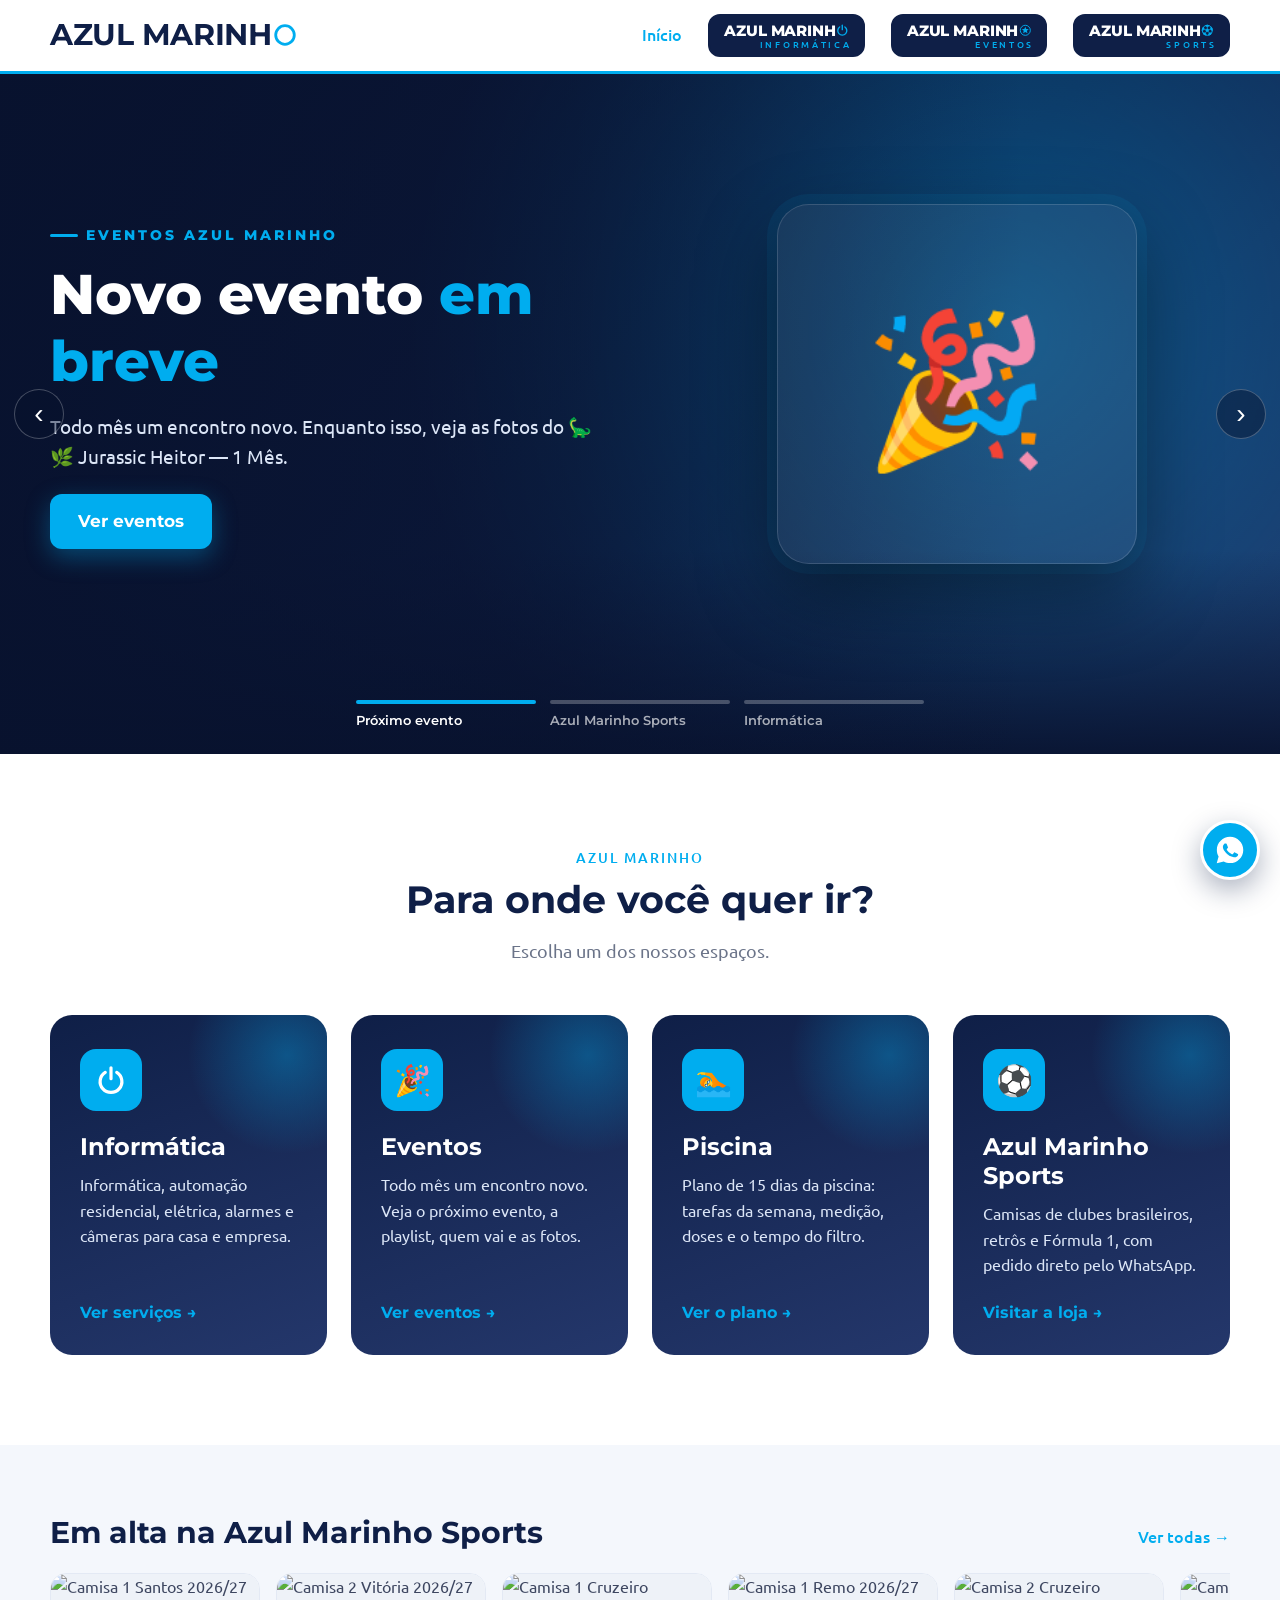
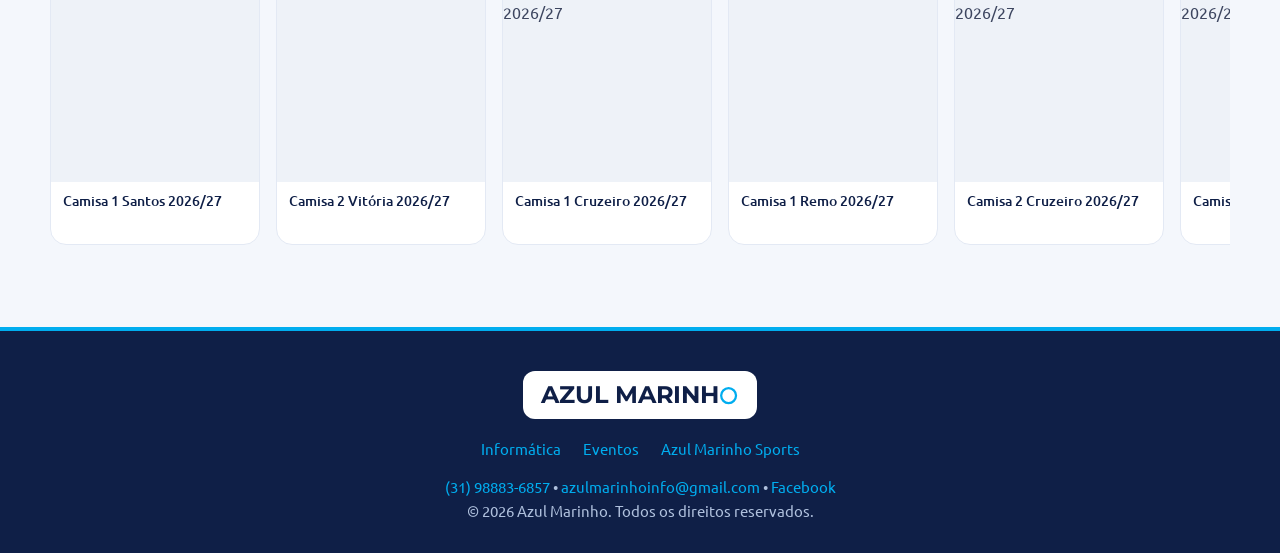
==== index.html @ cd88098d "Plano da Piscina: página /piscina/, card no portal e endereço piscina.azulmarinhoinfo.com.br Co-Auth" ====
<!DOCTYPE html>
<html lang="pt-BR">
<head>
<meta charset="UTF-8">
<meta name="viewport" content="width=device-width, initial-scale=1">
<title>Azul Marinho | Informática, Eventos e Sports</title>
<meta name="description" content="Azul Marinho: suporte em informática, eventos todo mês e a loja Azul Marinho Sports, com camisas de futebol e Fórmula 1. Fale pelo WhatsApp (31) 98883-6857.">
<meta property="og:title" content="Azul Marinho">
<meta property="og:description" content="Informática, eventos e a loja Azul Marinho Sports.">
<meta property="og:image" content="https://azulmarinhoinfo.com.br/logo.png">
<meta property="og:url" content="https://azulmarinhoinfo.com.br/">
<meta name="theme-color" content="#0F1F47">
<link rel="icon" href="/favicon.svg" type="image/svg+xml">
<link rel="preconnect" href="https://fonts.googleapis.com">
<link rel="preconnect" href="https://fonts.gstatic.com" crossorigin>
<link href="https://fonts.googleapis.com/css2?family=Montserrat:wght@500;600;700;800&family=Ubuntu:wght@400;500&display=swap" rel="stylesheet">
<link rel="stylesheet" href="/assets/css/site.css">

<style>
/* ---------- Vitrine rotativa (estilo Netflix) ---------- */
.vitrine{
    position:relative; height:min(78vh, 680px); min-height:560px; overflow:hidden;
    background:var(--marinho-escuro); color:#DCE6F7;
}
.slide{
    position:absolute; inset:0; opacity:0; visibility:hidden;
    transition:opacity .9s ease, visibility .9s;
}
.slide.ativo{ opacity:1; visibility:visible; }
.slide .fundo{
    position:absolute; inset:-4%; background-size:cover; background-position:center;
    transform:scale(1); transition:transform 8s linear;
}
.slide.ativo .fundo{ transform:scale(1.06); }
.slide .sombra{
    position:absolute; inset:0;
    background:linear-gradient(90deg, rgba(8,18,46,.9) 0%, rgba(8,18,46,.55) 45%, rgba(8,18,46,0) 80%),
               linear-gradient(0deg, rgba(8,18,46,.9) 0%, transparent 30%);
}
.slide .wrap{
    position:relative; height:100%; display:grid; grid-template-columns:1.05fr .95fr;
    align-items:center; gap:30px; padding-bottom:60px;
}
.slide .texto{ max-width:560px; }
.slide .tag{
    display:inline-flex; align-items:center; gap:8px; color:var(--ciano);
    font-family:"Montserrat",sans-serif; font-weight:800; font-size:14px; letter-spacing:3px; text-transform:uppercase;
    margin-bottom:14px;
}
.slide .tag::before{ content:""; width:28px; height:3px; background:var(--ciano); border-radius:3px; }
.slide h1, .slide h2{ color:var(--branco); font-size:clamp(32px, 5vw, 56px); font-weight:800; margin-bottom:16px; }
.slide h2 span, .slide h1 span{ color:var(--ciano); }
.slide p{ font-size:19px; margin-bottom:22px; }
.slide .meta{ display:flex; flex-wrap:wrap; gap:8px 20px; font-size:17px; margin-bottom:14px; }
.slide .contagem{ font-family:"Montserrat",sans-serif; font-weight:800; color:var(--ciano); font-size:20px; margin-bottom:24px; display:block; }
.slide .botoes{ display:flex; flex-wrap:wrap; gap:12px; }
.chips{ display:flex; flex-wrap:wrap; gap:8px; margin-bottom:26px; list-style:none; }
.chips li{
    background:rgba(0,173,239,.12); border:1px solid rgba(0,173,239,.4); color:#E6F7FE;
    border-radius:999px; padding:6px 14px; font-size:14px;
}

/* Arte do lado direito */
.arte-evento{
    justify-self:center; width:min(360px, 100%); aspect-ratio:1; border-radius:32px;
    display:grid; place-items:center; font-size:150px; background-size:cover; background-position:center;
    background-color:rgba(255,255,255,.06); border:1px solid rgba(255,255,255,.14);
    box-shadow:0 30px 80px rgba(0,0,0,.45), 0 0 0 10px rgba(0,173,239,.08);
}
.arte-camisas{ justify-self:center; display:flex; align-items:center; justify-content:center; width:100%; }
.camisa-poster{
    width:min(200px, 30%); background:var(--branco); border-radius:18px; overflow:hidden; text-decoration:none;
    box-shadow:0 26px 60px rgba(0,0,0,.5); transition:transform .3s; flex-shrink:0;
}
.camisa-poster:nth-child(1){ transform:rotate(-7deg) translateY(16px); margin-right:-26px; }
.camisa-poster:nth-child(2){ transform:scale(1.12); z-index:2; position:relative; }
.camisa-poster:nth-child(3){ transform:rotate(7deg) translateY(16px); margin-left:-26px; }
.camisa-poster:hover{ transform:scale(1.16) rotate(0); z-index:3; position:relative; }
.camisa-poster img{ width:100%; aspect-ratio:1; object-fit:cover; background:#EEF2F8; }
.camisa-poster span{
    display:block; padding:9px 10px 11px; font-size:12px; font-weight:500; color:var(--marinho);
    text-align:center; line-height:1.3;
}
.arte-power{ justify-self:center; width:min(340px, 100%); aspect-ratio:1; display:grid; place-items:center; border-radius:50%;
    background:radial-gradient(circle, rgba(0,173,239,.22), transparent 70%); }
.arte-power svg{ width:62%; height:62%; filter:drop-shadow(0 0 34px rgba(0,173,239,.6)); }

/* Controles */
.seta{
    position:absolute; top:50%; transform:translateY(-50%); z-index:5; width:50px; height:50px; border-radius:50%;
    border:1px solid rgba(255,255,255,.25); background:rgba(8,18,46,.45); color:#fff; font-size:28px; cursor:pointer;
    display:grid; place-items:center; transition:background .2s, border-color .2s; line-height:1;
}
.seta:hover{ background:var(--ciano); border-color:var(--ciano); }
.seta-ant{ left:14px; } .seta-prox{ right:14px; }
.indicadores{
    position:absolute; left:0; right:0; bottom:26px; z-index:5;
    display:flex; justify-content:center; gap:14px;
}
.indicadores button{
    background:none; border:0; cursor:pointer; color:rgba(255,255,255,.65); font-family:"Montserrat",sans-serif;
    font-size:13px; font-weight:600; text-align:left; width:min(180px, 28vw); padding:0;
}
.indicadores button.ativo{ color:var(--branco); }
.indicadores .barra{ display:block; height:4px; border-radius:4px; background:rgba(255,255,255,.25); overflow:hidden; margin-bottom:8px; }
.indicadores .barra i{ display:block; height:100%; width:0; background:var(--ciano); }
.indicadores button.ativo .barra i{ animation:enche var(--tempo, 7s) linear forwards; }
.vitrine.pausada .indicadores button.ativo .barra i{ animation-play-state:paused; }
@keyframes enche{ to{ width:100%; } }

/* ---------- Caminhos ---------- */
.caminhos{ display:grid; grid-template-columns:repeat(4, 1fr); gap:24px; }
@media (max-width:1100px){ .caminhos{ grid-template-columns:repeat(2, 1fr); } }
.caminho{
    position:relative; overflow:hidden; border-radius:22px; padding:34px 30px 30px; text-decoration:none;
    background:linear-gradient(160deg, var(--marinho), var(--marinho-medio)); color:#DCE6F7;
    min-height:280px; display:flex; flex-direction:column; transition:transform .25s, box-shadow .25s;
}
.caminho:hover{ transform:translateY(-6px); box-shadow:0 24px 50px rgba(15,31,71,.3); }
.caminho::after{
    content:""; position:absolute; right:-60px; top:-60px; width:200px; height:200px; border-radius:50%;
    background:radial-gradient(circle, rgba(0,173,239,.35), transparent 70%);
}
.caminho .ic{
    width:62px; height:62px; border-radius:16px; background:var(--ciano); color:var(--branco);
    display:grid; place-items:center; font-size:30px; margin-bottom:22px; position:relative; z-index:1;
}
.caminho .ic svg{ width:32px; height:32px; }
.caminho h3{ color:var(--branco); font-size:24px; margin-bottom:10px; }
.caminho p{ font-size:16px; flex:1; }
.caminho .ir{ margin-top:22px; color:var(--ciano); font-family:"Montserrat",sans-serif; font-weight:700; }
.caminho:hover .ir{ text-decoration:underline; }

/* ---------- Fileira de camisas ---------- */
.fileira-topo{ display:flex; align-items:baseline; justify-content:space-between; gap:16px; margin-bottom:22px; }
.fileira-topo h2{ font-size:clamp(24px, 3vw, 30px); }
.fileira-topo a{ color:var(--ciano); text-decoration:none; font-weight:500; white-space:nowrap; }
.fileira{
    display:grid; grid-auto-flow:column; grid-auto-columns:clamp(150px, 18vw, 210px); gap:16px;
    overflow-x:auto; scroll-snap-type:x mandatory; padding-bottom:12px; scrollbar-width:thin;
}
.fileira a{
    scroll-snap-align:start; background:var(--branco); border:1px solid var(--borda); border-radius:16px; overflow:hidden;
    text-decoration:none; transition:transform .2s, border-color .2s, box-shadow .2s;
}
.fileira a:hover{ transform:translateY(-4px); border-color:var(--ciano); box-shadow:0 14px 30px rgba(15,31,71,.12); }
.fileira img{ width:100%; aspect-ratio:1; object-fit:cover; background:#EEF2F8; }
.fileira span{ display:block; padding:10px 12px 14px; font-size:14px; color:var(--marinho); font-weight:500; line-height:1.35; }

@media (max-width:900px){
    .vitrine{ height:auto; min-height:640px; }
    .slide .wrap{ grid-template-columns:1fr; align-content:center; gap:22px; padding:40px 0 90px; }
    .slide .sombra{ background:linear-gradient(0deg, rgba(8,18,46,.9) 0%, rgba(8,18,46,.4) 60%, rgba(8,18,46,.2) 100%); }
    .arte-evento, .arte-power{ display:none; }
    .arte-camisas{ order:2; }
    .camisa-poster{ width:min(150px, 31%); }
    .caminhos{ grid-template-columns:1fr; }
    .caminho{ min-height:0; }
    .seta{ display:none; }
}
@media (max-width:560px){
    .vitrine{ min-height:680px; }
    .slide p{ font-size:17px; }
    .slide .botoes .btn{ flex:1 1 auto; }
    .indicadores{ gap:8px; bottom:20px; }
    .indicadores button{ font-size:11px; width:30%; }
}
@media (prefers-reduced-motion: reduce){
    .slide, .slide .fundo{ transition:none; }
    .slide.ativo .fundo{ transform:none; }
}
</style>
</head>

<body data-pagina="inicio">

<div id="topo"></div>

<!-- ===================== VITRINE ROTATIVA ===================== -->
<section class="vitrine" id="vitrine" aria-roledescription="carrossel" aria-label="Destaques da Azul Marinho">

    <!-- 1. Próximo evento (preenchido com os dados de eventos/eventos.js) -->
    <article class="slide" data-nome="Próximo evento" id="slide-evento">
        <div class="fundo" style="background:radial-gradient(circle at 75% 40%, rgba(0,173,239,.35), transparent 50%), linear-gradient(135deg, #08122E, #0F1F47 55%, #24376B)"></div>
        <div class="sombra"></div>
        <div class="wrap" id="conteudo-evento"></div>
    </article>

    <!-- 2. Azul Marinho Sports (camisas sorteadas a cada volta) -->
    <article class="slide" data-nome="Azul Marinho Sports" id="slide-sports">
        <div class="fundo" style="background:radial-gradient(circle at 70% 50%, rgba(0,173,239,.4), transparent 55%), linear-gradient(135deg, #08122E, #0F1F47)"></div>
        <div class="sombra"></div>
        <div class="wrap">
            <div class="texto">
                <span class="tag">Azul Marinho Sports</span>
                <h2>Vista o <span>manto</span> do seu time</h2>
                <p>Lançamentos 2026/27, retrôs, versão jogador, feminina, infantil e Fórmula 1. Escolha e peça pelo WhatsApp.</p>
                <div class="botoes">
                    <a class="btn btn-ciano" href="https://sports.azulmarinhoinfo.com.br" target="_blank" rel="noopener">⚽ Visitar a loja</a>
                </div>
            </div>
            <div class="arte-camisas" id="arte-camisas"></div>
        </div>
    </article>

    <!-- 3. Informática -->
    <article class="slide" data-nome="Informática" id="slide-info">
        <div class="fundo" style="background:radial-gradient(circle at 78% 45%, rgba(0,173,239,.32), transparent 50%), linear-gradient(135deg, #08122E, #0F1F47 60%, #24376B)"></div>
        <div class="sombra"></div>
        <div class="wrap">
            <div class="texto">
                <span class="tag">Azul Marinho Informática</span>
                <h2>Suporte em informática <span>sem complicação</span></h2>
                <ul class="chips" id="chips-servicos"></ul>
                <div class="botoes">
                    <a class="btn btn-ciano" href="/informatica/">Ver serviços</a>
                    <a class="btn btn-contorno js-whats" data-texto="Olá! Vim pelo site e gostaria de um orçamento de informática." href="https://wa.me/5531988836857" target="_blank" rel="noopener">Pedir orçamento</a>
                </div>
            </div>
            <div class="arte-power" aria-hidden="true">
                <svg viewBox="0 0 100 100" fill="none" stroke="#00ADEF" stroke-width="9" stroke-linecap="round"><path d="M32 26a34 34 0 1 0 36 0"/><path d="M50 12v34"/></svg>
            </div>
        </div>
    </article>

    <button class="seta seta-ant" aria-label="Destaque anterior">‹</button>
    <button class="seta seta-prox" aria-label="Próximo destaque">›</button>
    <div class="indicadores" id="indicadores"></div>
</section>

<!-- ===================== CAMINHOS ===================== -->
<section class="secao">
    <div class="wrap">
        <div class="titulo-secao">
            <span class="sobretitulo">Azul Marinho</span>
            <h2>Para onde você quer ir?</h2>
            <p>Escolha um dos nossos espaços.</p>
        </div>
        <div class="caminhos">
            <a class="caminho" href="/informatica/">
                <span class="ic"><svg viewBox="0 0 100 100" fill="none" stroke="currentColor" stroke-width="10" stroke-linecap="round"><path d="M32 26a34 34 0 1 0 36 0"/><path d="M50 12v34"/></svg></span>
                <h3>Informática</h3>
                <p>Informática, automação residencial, elétrica, alarmes e câmeras para casa e empresa.</p>
                <span class="ir">Ver serviços →</span>
            </a>
            <a class="caminho" href="/eventos/">
                <span class="ic">🎉</span>
                <h3>Eventos</h3>
                <p>Todo mês um encontro novo. Veja o próximo evento, a playlist, quem vai e as fotos.</p>
                <span class="ir">Ver eventos →</span>
            </a>
            <a class="caminho" href="/piscina/">
                <span class="ic">🏊</span>
                <h3>Piscina</h3>
                <p>Plano de 15 dias da piscina: tarefas da semana, medição, doses e o tempo do filtro.</p>
                <span class="ir">Ver o plano →</span>
            </a>
            <a class="caminho" href="https://sports.azulmarinhoinfo.com.br" target="_blank" rel="noopener">
                <span class="ic">⚽</span>
                <h3>Azul Marinho Sports</h3>
                <p>Camisas de clubes brasileiros, retrôs e Fórmula 1, com pedido direto pelo WhatsApp.</p>
                <span class="ir">Visitar a loja →</span>
            </a>
        </div>
    </div>
</section>

<!-- ===================== FILEIRA DE CAMISAS ===================== -->
<section class="secao secao-suave" style="padding-top:70px;padding-bottom:70px">
    <div class="wrap">
        <div class="fileira-topo">
            <h2>Em alta na Azul Marinho Sports</h2>
            <a href="https://sports.azulmarinhoinfo.com.br" target="_blank" rel="noopener">Ver todas →</a>
        </div>
        <div class="fileira" id="fileira-camisas"></div>
    </div>
</section>

<div id="rodape"></div>

<script src="/assets/js/site.js"></script>
<script src="/assets/data/servicos.js"></script>
<script src="/assets/data/camisas.js"></script>
<script src="/assets/js/eventos-comum.js?v=20261026a"></script>
<script src="/eventos/dados"></script>
<script>window.EVENTOS || document.write('<script src="/eventos/eventos.js"><\/script>')</script>
<script>
(function () {
    var A = window.AZUL, esc = EV.esc;
    var LOJA = A.sports;
    var TEMPO = 7000; // tempo de cada destaque, em milissegundos

    document.querySelectorAll(".js-whats").forEach(function (a) { a.href = A.linkWhats(a.getAttribute("data-texto")); });

    /* ----- Camisas sorteadas ----- */
    function sortear(n) {
        var lista = (window.CAMISAS_DESTAQUE || []).slice();
        for (var i = lista.length - 1; i > 0; i--) {
            var j = Math.floor(Math.random() * (i + 1)), x = lista[i]; lista[i] = lista[j]; lista[j] = x;
        }
        return lista.slice(0, n);
    }
    function cartaoCamisa(c, classe) {
        return '<a class="' + (classe || "") + '" href="' + LOJA + '/#p=' + encodeURI(c.p) + '" target="_blank" rel="noopener">' +
            '<img src="' + LOJA + '/img/' + encodeURI(c.p) + '/01t.jpg?v=20261023" alt="' + esc(c.titulo) + '" loading="lazy">' +
            '<span>' + esc(c.titulo) + '</span></a>';
    }
    function trocarCamisas() {
        document.getElementById("arte-camisas").innerHTML = sortear(3).map(function (c) { return cartaoCamisa(c, "camisa-poster"); }).join("");
    }
    trocarCamisas();
    document.getElementById("fileira-camisas").innerHTML = sortear(12).map(function (c) { return cartaoCamisa(c); }).join("");

    /* ----- Serviços ----- */
    document.getElementById("chips-servicos").innerHTML = (window.SERVICOS_RESUMO || []).map(function (s) {
        return "<li>" + esc(s) + "</li>";
    }).join("");

    /* ----- Próximo evento ----- */
    var grupos = EV.separar();
    var ev = grupos.proximos[0], alvo = document.getElementById("conteudo-evento");
    if (ev) {
        var t = EV.tema(ev);
        var capa = ev.capa ? "background-image:url('" + esc(EV.img(ev.capa)) + "')" : "";
        alvo.innerHTML =
            '<div class="texto">' +
                '<span class="tag">Próximo evento</span>' +
                '<h1>' + esc(ev.titulo) + '</h1>' +
                '<div class="meta"><span>📅 ' + EV.dataLonga(ev) + '</span>' +
                    (ev.hora ? '<span>🕗 ' + esc(ev.hora) + '</span>' : "") +
                    (ev.local ? '<span>📍 ' + esc(ev.local) + '</span>' : "") + '</div>' +
                '<span class="contagem">' + EV.contagem(ev) + '</span>' +
                '<div class="botoes">' +
                    '<a class="btn btn-ciano" href="/eventos/evento?id=' + encodeURIComponent(ev.id) + '">Ver evento</a>' +
                    '<a class="btn btn-contorno" href="/eventos/">Todos os eventos</a>' +
                '</div>' +
            '</div>' +
            '<div class="arte-evento" style="' + capa + '">' + (ev.capa ? "" : t.emoji) + '</div>';
    } else {
        var ultimo = grupos.passados[0];
        alvo.innerHTML =
            '<div class="texto">' +
                '<span class="tag">Eventos Azul Marinho</span>' +
                '<h1>Novo evento <span>em breve</span></h1>' +
                '<p>Todo mês um encontro novo.' + (ultimo ? " Enquanto isso, veja as fotos do " + esc(ultimo.titulo) + "." : "") + '</p>' +
                '<div class="botoes"><a class="btn btn-ciano" href="/eventos/">Ver eventos</a></div>' +
            '</div>' +
            '<div class="arte-evento">🎉</div>';
    }

    /* ----- Rotação dos destaques ----- */
    var vitrine = document.getElementById("vitrine");
    var slides = Array.prototype.slice.call(vitrine.querySelectorAll(".slide"));
    var ind = document.getElementById("indicadores");
    vitrine.style.setProperty("--tempo", TEMPO / 1000 + "s");
    ind.innerHTML = slides.map(function (s, i) {
        return '<button data-i="' + i + '" aria-label="Mostrar ' + s.getAttribute("data-nome") + '"><span class="barra"><i></i></span>' + s.getAttribute("data-nome") + '</button>';
    }).join("");
    var botoes = Array.prototype.slice.call(ind.querySelectorAll("button"));
    var atual = -1, timer = null, restante = TEMPO, inicio = 0, pausado = false;

    function ir(i) {
        i = (i + slides.length) % slides.length;
        if (i === atual) return;
        if (slides[i].id === "slide-sports" && atual !== -1) trocarCamisas();
        slides.forEach(function (s, k) { s.classList.toggle("ativo", k === i); s.setAttribute("aria-hidden", k !== i); });
        botoes.forEach(function (b, k) {
            b.classList.remove("ativo");
            if (k === i) { void b.offsetWidth; b.classList.add("ativo"); }
        });
        atual = i;
        restante = TEMPO;
        agendar();
    }
    function agendar() {
        clearTimeout(timer);
        if (pausado) return;
        inicio = Date.now();
        timer = setTimeout(function () { ir(atual + 1); }, restante);
    }
    function pausar() {
        if (pausado) return;
        pausado = true;
        clearTimeout(timer);
        restante -= Date.now() - inicio;
        vitrine.classList.add("pausada");
    }
    function continuar() {
        if (!pausado) return;
        pausado = false;
        vitrine.classList.remove("pausada");
        agendar();
    }

    vitrine.querySelector(".seta-ant").onclick = function () { ir(atual - 1); };
    vitrine.querySelector(".seta-prox").onclick = function () { ir(atual + 1); };
    botoes.forEach(function (b) { b.onclick = function () { ir(+b.getAttribute("data-i")); }; });
    vitrine.addEventListener("mouseenter", pausar);
    vitrine.addEventListener("mouseleave", continuar);
    document.addEventListener("visibilitychange", function () { document.hidden ? pausar() : continuar(); });

    var x0 = null;
    vitrine.addEventListener("touchstart", function (e) { x0 = e.touches[0].clientX; }, { passive: true });
    vitrine.addEventListener("touchend", function (e) {
        if (x0 == null) return;
        var dx = e.changedTouches[0].clientX - x0;
        if (Math.abs(dx) > 50) ir(atual + (dx < 0 ? 1 : -1));
        x0 = null;
    });

    ir(0);
})();
</script>

</body>
</html>
---- assets/css/site.css ----
/* =========================================================
   AZUL MARINHO — estilo comum a todas as páginas
   Identidade: azul-marinho #0F1F47 + ciano #00ADEF + branco
   ========================================================= */

:root{
    --marinho:#0F1F47;
    --marinho-escuro:#08122E;
    --marinho-medio:#24376B;
    --ciano:#00ADEF;
    --ciano-escuro:#0098D3;
    --ciano-claro:#E6F7FE;
    --texto:#3D4660;
    --texto-claro:#6B7489;
    --fundo-suave:#F4F7FC;
    --borda:#E3E9F4;
    --branco:#FFFFFF;
    --raio:16px;
}

*{ margin:0; padding:0; box-sizing:border-box; }

html{ scroll-behavior:smooth; }
section[id]{ scroll-margin-top:80px; }

body{
    font-family:"Ubuntu","Segoe UI",Arial,sans-serif;
    color:var(--texto);
    background:var(--branco);
    line-height:1.6;
    overflow-x:hidden;
}

img{ max-width:100%; display:block; }

a{ color:inherit; }

.wrap{ width:min(1180px, 100% - 32px); margin-inline:auto; }

h1,h2,h3{
    font-family:"Montserrat","Segoe UI",Arial,sans-serif;
    color:var(--marinho);
    line-height:1.2;
}

.oculto{ display:none !important; }

/* ---------- Topo ---------- */

.topo{
    position:sticky; top:0; z-index:50;
    background:rgba(255,255,255,.97);
    backdrop-filter:blur(8px);
    border-bottom:3px solid var(--ciano);
}

.topo .wrap{
    display:flex; align-items:center; justify-content:space-between;
    gap:20px; padding:14px 0;
}

.topo .logo img{ height:36px; width:auto; }

.menu{ display:flex; align-items:center; gap:26px; list-style:none; }

.menu a{
    text-decoration:none; font-weight:500; color:var(--marinho);
    font-size:16px; transition:color .2s;
}

.menu a:hover, .menu a.ativo{ color:var(--ciano); }

.menu .menu-destaque{
    border:2px solid var(--marinho); border-radius:999px;
    padding:6px 14px; font-size:14px;
}

.menu .menu-destaque:hover{ border-color:var(--ciano); }

/* Logo do grupo (portal e eventos) */
.logo-grupo{ display:flex; align-items:center; font-family:"Montserrat",sans-serif; font-weight:700; font-size:30px; color:var(--marinho); letter-spacing:-.01em; white-space:nowrap; line-height:1; }
.logo-grupo .ls-icone{ width:.8em; height:.8em; margin-left:.03em; color:var(--ciano); }
.topo .logo{ text-decoration:none; }
.rodape .logo-grupo{ font-size:24px; }

/* Selos das marcas no menu (Informática, Eventos, Sports) */
.menu .selo-marca{
    display:inline-flex; flex-direction:column; align-items:flex-end; line-height:1;
    background:var(--marinho); border-color:var(--marinho); border-radius:12px; padding:7px 14px 6px;
    transition:border-color .2s, transform .2s;
}
.menu .selo-marca:hover{ border-color:var(--ciano); transform:translateY(-1px); }
.menu .selo-marca[data-ativo]{ border-color:var(--ciano); box-shadow:0 0 0 2px rgba(0,173,239,.25); }
.ls-palavra{ display:flex; align-items:center; font-family:"Montserrat",sans-serif; font-weight:800; font-size:15px; color:#fff; white-space:nowrap; letter-spacing:-.01em; }
.sports-bola, .selo-marca .ls-icone{ width:.84em; height:.84em; margin-left:.04em; color:var(--ciano); flex:none; }
.ls-sub{ margin-top:2px; font-size:8.5px; font-weight:500; letter-spacing:.32em; text-transform:uppercase; color:var(--ciano); margin-right:-.32em; }

.btn-menu{
    display:none; background:none; border:0; cursor:pointer;
    width:42px; height:42px; color:var(--marinho);
}

.btn-menu svg{ width:28px; height:28px; }

/* ---------- Botões ---------- */

.btn{
    display:inline-flex; align-items:center; justify-content:center; gap:10px;
    text-decoration:none; font-family:"Montserrat",sans-serif; font-weight:700;
    font-size:17px; padding:14px 28px; border-radius:12px; border:0; cursor:pointer;
    transition:transform .2s, background .2s, box-shadow .2s, color .2s, border-color .2s;
}

.btn:hover{ transform:translateY(-2px); }

.btn-ciano{ background:var(--ciano); color:var(--branco); box-shadow:0 8px 24px rgba(0,173,239,.35); }
.btn-ciano:hover{ background:var(--ciano-escuro); }

.btn-contorno{ border:2px solid rgba(255,255,255,.7); color:var(--branco); background:transparent; }
.btn-contorno:hover{ border-color:var(--ciano); color:var(--ciano); }

.btn-marinho{ background:var(--marinho); color:var(--branco); }
.btn-marinho:hover{ background:var(--marinho-medio); }

.btn svg{ width:22px; height:22px; flex-shrink:0; }

/* ---------- Seções ---------- */

.secao{ padding:90px 0; }

.secao-suave{ background:var(--fundo-suave); }

.titulo-secao{ text-align:center; max-width:680px; margin:0 auto 50px; }

.sobretitulo{
    color:var(--ciano); font-weight:500; text-transform:uppercase;
    letter-spacing:2px; font-size:14px;
}

.titulo-secao h2{ font-size:clamp(28px, 4vw, 38px); margin:8px 0 14px; }

.titulo-secao p{ color:var(--texto-claro); font-size:18px; }

/* ---------- Cartões ---------- */

.card{
    background:var(--branco); border-radius:var(--raio); padding:30px 26px;
    border:1px solid var(--borda); transition:transform .2s, box-shadow .2s, border-color .2s;
}

.card:hover{ transform:translateY(-4px); box-shadow:0 14px 34px rgba(15,31,71,.10); border-color:var(--ciano); }

.card .icone{
    width:56px; height:56px; border-radius:14px; background:var(--ciano-claro);
    color:var(--ciano); display:grid; place-items:center; margin-bottom:18px;
}

.card .icone svg{ width:30px; height:30px; }

.card h3{ font-size:20px; margin-bottom:8px; }

.card p{ color:var(--texto-claro); font-size:16px; }

/* ---------- Contatos ---------- */

.grade-contato{ display:grid; grid-template-columns:repeat(3, 1fr); gap:20px; max-width:900px; margin-inline:auto; }

.contato-card{
    display:flex; flex-direction:column; align-items:center; text-align:center; gap:10px;
    padding:30px 18px; border-radius:var(--raio); border:1px solid var(--borda); background:var(--branco);
    text-decoration:none; transition:transform .2s, border-color .2s, box-shadow .2s;
}

.contato-card:hover{ transform:translateY(-4px); border-color:var(--ciano); box-shadow:0 14px 34px rgba(15,31,71,.10); }

.contato-card .icone{
    width:58px; height:58px; border-radius:50%; background:var(--marinho);
    color:var(--branco); display:grid; place-items:center;
}

.contato-card .icone svg{ width:28px; height:28px; }

.contato-card strong{ font-family:"Montserrat",sans-serif; color:var(--marinho); font-size:17px; }

.contato-card span{ color:var(--texto-claro); font-size:15px; word-break:break-word; }

.contato-card.whats .icone{ background:var(--ciano); }

/* ---------- Rodapé ---------- */

.rodape{
    background:var(--marinho); color:#AFC0DD; border-top:4px solid var(--ciano);
    padding:40px 0 30px; text-align:center; font-size:15px;
}

.rodape .logo-rodape{
    display:inline-block; background:var(--branco); border-radius:12px;
    padding:12px 18px; margin-bottom:18px;
}

.rodape .logo-rodape img{ height:30px; width:auto; }

.rodape nav{ display:flex; flex-wrap:wrap; justify-content:center; gap:8px 22px; margin-bottom:14px; }

.rodape a{ color:var(--ciano); text-decoration:none; }

.rodape a:hover{ text-decoration:underline; }

/* ---------- WhatsApp flutuante ---------- */

.whats-flutuante{
    position:fixed; right:20px; bottom:20px; z-index:60;
    width:60px; height:60px; border-radius:50%; background:var(--ciano); color:var(--branco);
    display:grid; place-items:center; border:3px solid var(--branco);
    box-shadow:0 10px 28px rgba(15,31,71,.35); transition:transform .2s;
}

.whats-flutuante:hover{ transform:scale(1.08); }

.whats-flutuante svg{ width:32px; height:32px; }

/* ---------- Celular e tablet ---------- */

@media (max-width:900px){
    .grade-contato{ grid-template-columns:1fr 1fr; }
}

@media (max-width:1060px) and (min-width:761px){
    .menu{ gap:14px; }
    .logo-grupo{ font-size:24px; }
    .menu .selo-marca{ padding:6px 10px 5px; }
    .ls-palavra{ font-size:13px; }
    .ls-sub{ font-size:7.5px; }
}

@media (max-width:760px){
    .btn-menu{ display:grid; place-items:center; }
    .menu{
        display:none; position:absolute; top:100%; left:0; right:0;
        flex-direction:column; gap:0; background:var(--branco);
        border-bottom:3px solid var(--ciano); box-shadow:0 12px 24px rgba(15,31,71,.12);
    }
    .menu.aberto{ display:flex; }
    .menu li{ width:100%; text-align:center; border-top:1px solid #EEF2F8; }
    .menu a{ display:block; padding:14px; }
    .menu .menu-destaque{ border:0; border-radius:0; font-size:16px; }
    .menu .selo-marca{ display:flex; align-items:center; padding:12px; }
    .menu .selo-marca:hover{ transform:none; }
    .menu .selo-marca[data-ativo]{ box-shadow:none; border-left:4px solid var(--ciano); }
    .ls-palavra{ font-size:18px; }
    .ls-sub{ font-size:10px; }
}

@media (max-width:560px){
    .secao{ padding:64px 0; }
    .topo .logo img{ height:28px; }
    .topo .logo-grupo{ font-size:24px; }
    .grade-contato{ grid-template-columns:1fr; }
}
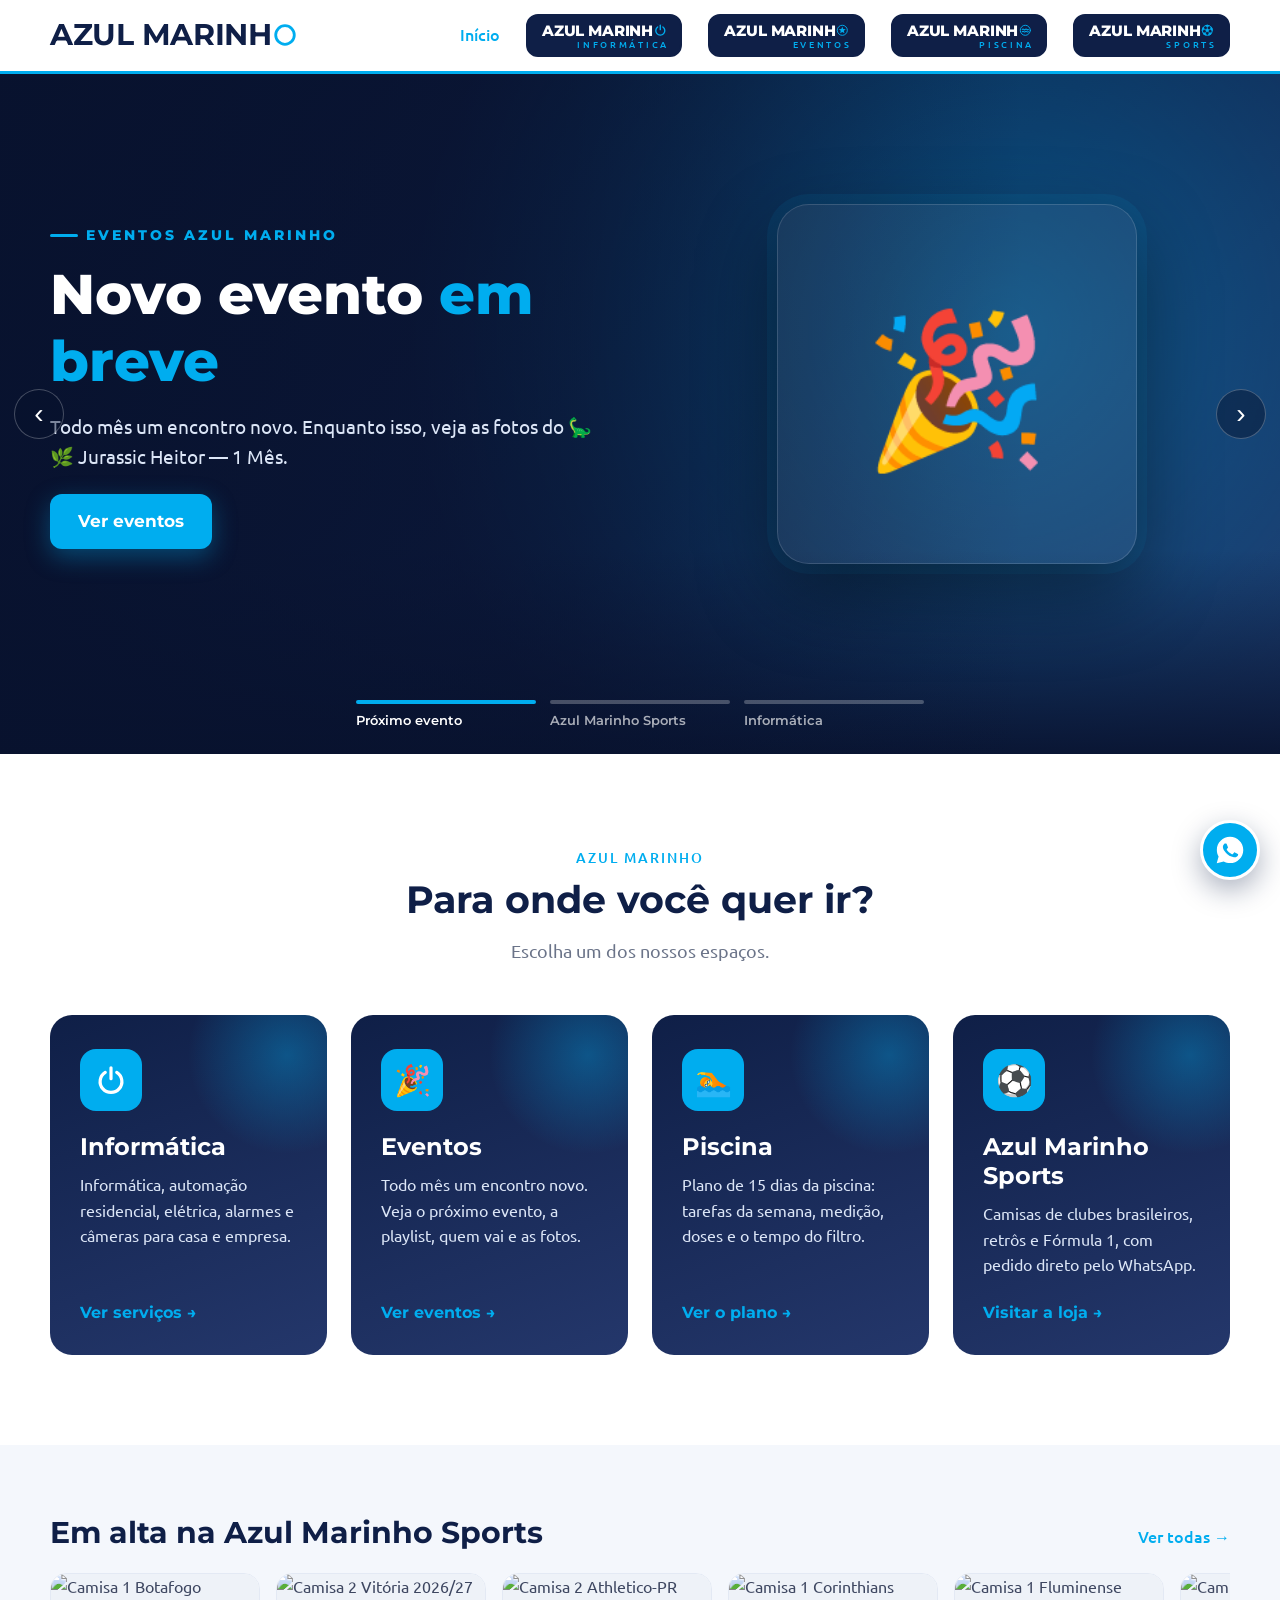
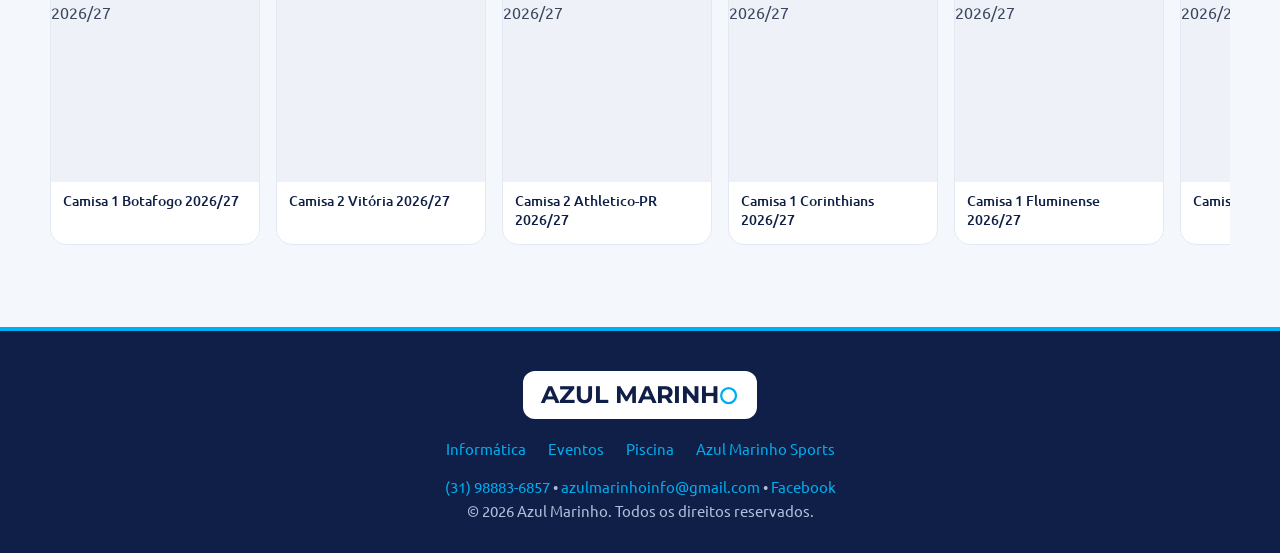
==== commit e592209f: "Sports abre na mesma guia, como Informática, Eventos e Piscina Co-Authored-By: Claude Opus 5.5 <nore" ====
--- a/index.html
+++ b/index.html
@@ -196,7 +196,7 @@
                 <h2>Vista o <span>manto</span> do seu time</h2>
                 <p>Lançamentos 2026/27, retrôs, versão jogador, feminina, infantil e Fórmula 1. Escolha e peça pelo WhatsApp.</p>
                 <div class="botoes">
-                    <a class="btn btn-ciano" href="https://sports.azulmarinhoinfo.com.br" target="_blank" rel="noopener">⚽ Visitar a loja</a>
+                    <a class="btn btn-ciano" href="https://sports.azulmarinhoinfo.com.br">⚽ Visitar a loja</a>
                 </div>
             </div>
             <div class="arte-camisas" id="arte-camisas"></div>
@@ -255,7 +255,7 @@
                 <p>Plano de 15 dias da piscina: tarefas da semana, medição, doses e o tempo do filtro.</p>
                 <span class="ir">Ver o plano →</span>
             </a>
-            <a class="caminho" href="https://sports.azulmarinhoinfo.com.br" target="_blank" rel="noopener">
+            <a class="caminho" href="https://sports.azulmarinhoinfo.com.br">
                 <span class="ic">⚽</span>
                 <h3>Azul Marinho Sports</h3>
                 <p>Camisas de clubes brasileiros, retrôs e Fórmula 1, com pedido direto pelo WhatsApp.</p>
@@ -270,7 +270,7 @@
     <div class="wrap">
         <div class="fileira-topo">
             <h2>Em alta na Azul Marinho Sports</h2>
-            <a href="https://sports.azulmarinhoinfo.com.br" target="_blank" rel="noopener">Ver todas →</a>
+            <a href="https://sports.azulmarinhoinfo.com.br">Ver todas →</a>
         </div>
         <div class="fileira" id="fileira-camisas"></div>
     </div>
@@ -301,7 +301,7 @@
         return lista.slice(0, n);
     }
     function cartaoCamisa(c, classe) {
-        return '<a class="' + (classe || "") + '" href="' + LOJA + '/#p=' + encodeURI(c.p) + '" target="_blank" rel="noopener">' +
+        return '<a class="' + (classe || "") + '" href="' + LOJA + '/#p=' + encodeURI(c.p) + '">' +
             '<img src="' + LOJA + '/img/' + encodeURI(c.p) + '/01t.jpg?v=20261023" alt="' + esc(c.titulo) + '" loading="lazy">' +
             '<span>' + esc(c.titulo) + '</span></a>';
     }
--- a/assets/css/site.css
+++ b/assets/css/site.css
@@ -225,7 +225,7 @@
     .grade-contato{ grid-template-columns:1fr 1fr; }
 }
 
-@media (max-width:1060px) and (min-width:761px){
+@media (max-width:1060px) and (min-width:901px){
     .menu{ gap:14px; }
     .logo-grupo{ font-size:24px; }
     .menu .selo-marca{ padding:6px 10px 5px; }
@@ -233,7 +233,7 @@
     .ls-sub{ font-size:7.5px; }
 }
 
-@media (max-width:760px){
+@media (max-width:900px){
     .btn-menu{ display:grid; place-items:center; }
     .menu{
         display:none; position:absolute; top:100%; left:0; right:0;
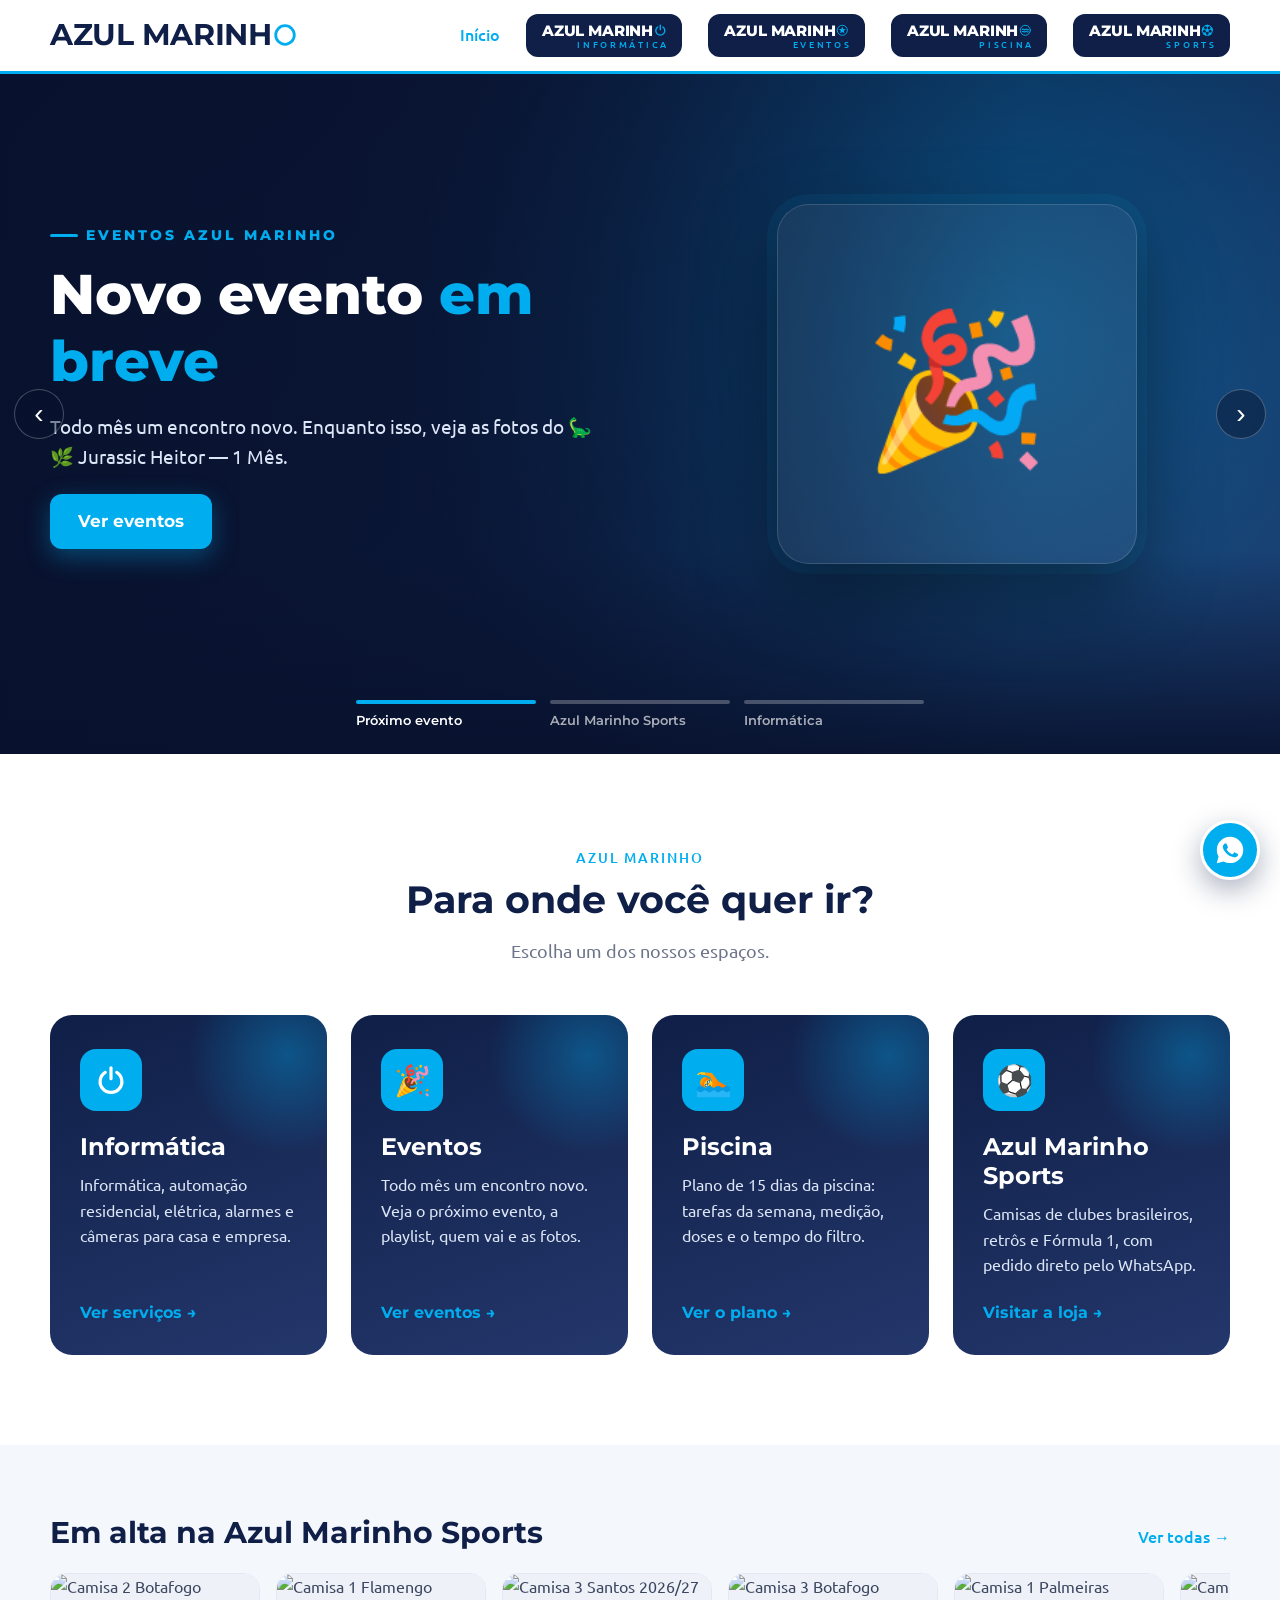
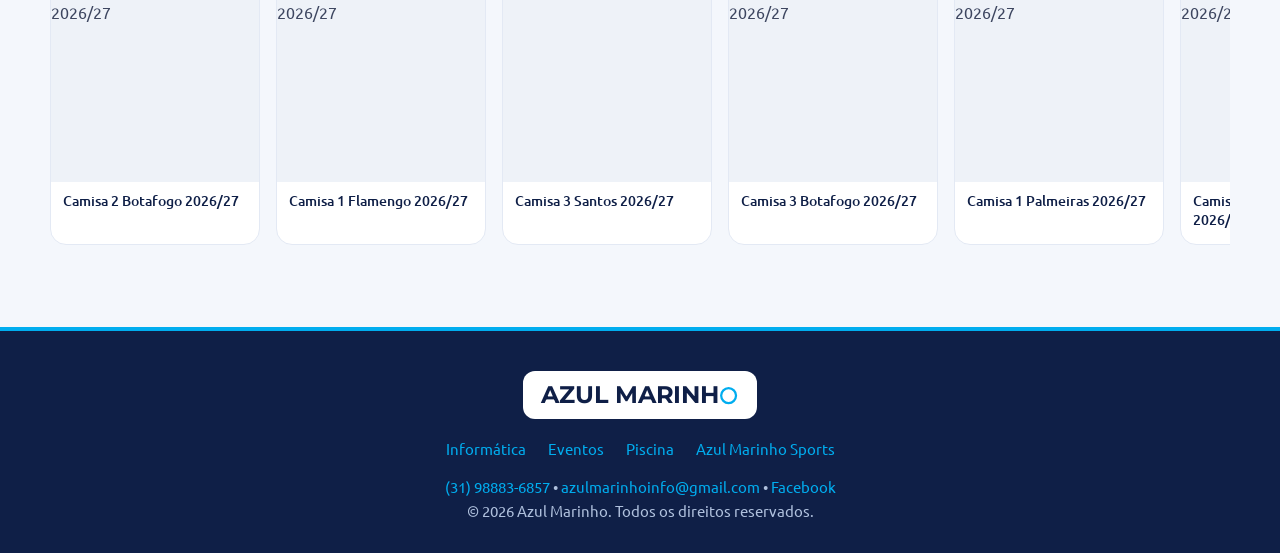
==== commit 88ce6478: "Links para a Sports levam ?de=portal (faixa de volta na loja) A página da Informática (clientes) con" ====
--- a/index.html
+++ b/index.html
@@ -196,7 +196,7 @@
                 <h2>Vista o <span>manto</span> do seu time</h2>
                 <p>Lançamentos 2026/27, retrôs, versão jogador, feminina, infantil e Fórmula 1. Escolha e peça pelo WhatsApp.</p>
                 <div class="botoes">
-                    <a class="btn btn-ciano" href="https://sports.azulmarinhoinfo.com.br">⚽ Visitar a loja</a>
+                    <a class="btn btn-ciano" href="https://sports.azulmarinhoinfo.com.br/?de=portal">⚽ Visitar a loja</a>
                 </div>
             </div>
             <div class="arte-camisas" id="arte-camisas"></div>
@@ -255,7 +255,7 @@
                 <p>Plano de 15 dias da piscina: tarefas da semana, medição, doses e o tempo do filtro.</p>
                 <span class="ir">Ver o plano →</span>
             </a>
-            <a class="caminho" href="https://sports.azulmarinhoinfo.com.br">
+            <a class="caminho" href="https://sports.azulmarinhoinfo.com.br/?de=portal">
                 <span class="ic">⚽</span>
                 <h3>Azul Marinho Sports</h3>
                 <p>Camisas de clubes brasileiros, retrôs e Fórmula 1, com pedido direto pelo WhatsApp.</p>
@@ -270,7 +270,7 @@
     <div class="wrap">
         <div class="fileira-topo">
             <h2>Em alta na Azul Marinho Sports</h2>
-            <a href="https://sports.azulmarinhoinfo.com.br">Ver todas →</a>
+            <a href="https://sports.azulmarinhoinfo.com.br/?de=portal">Ver todas →</a>
         </div>
         <div class="fileira" id="fileira-camisas"></div>
     </div>
@@ -301,7 +301,7 @@
         return lista.slice(0, n);
     }
     function cartaoCamisa(c, classe) {
-        return '<a class="' + (classe || "") + '" href="' + LOJA + '/#p=' + encodeURI(c.p) + '">' +
+        return '<a class="' + (classe || "") + '" href="' + LOJA + '/?de=portal#p=' + encodeURI(c.p) + '">' +
             '<img src="' + LOJA + '/img/' + encodeURI(c.p) + '/01t.jpg?v=20261023" alt="' + esc(c.titulo) + '" loading="lazy">' +
             '<span>' + esc(c.titulo) + '</span></a>';
     }
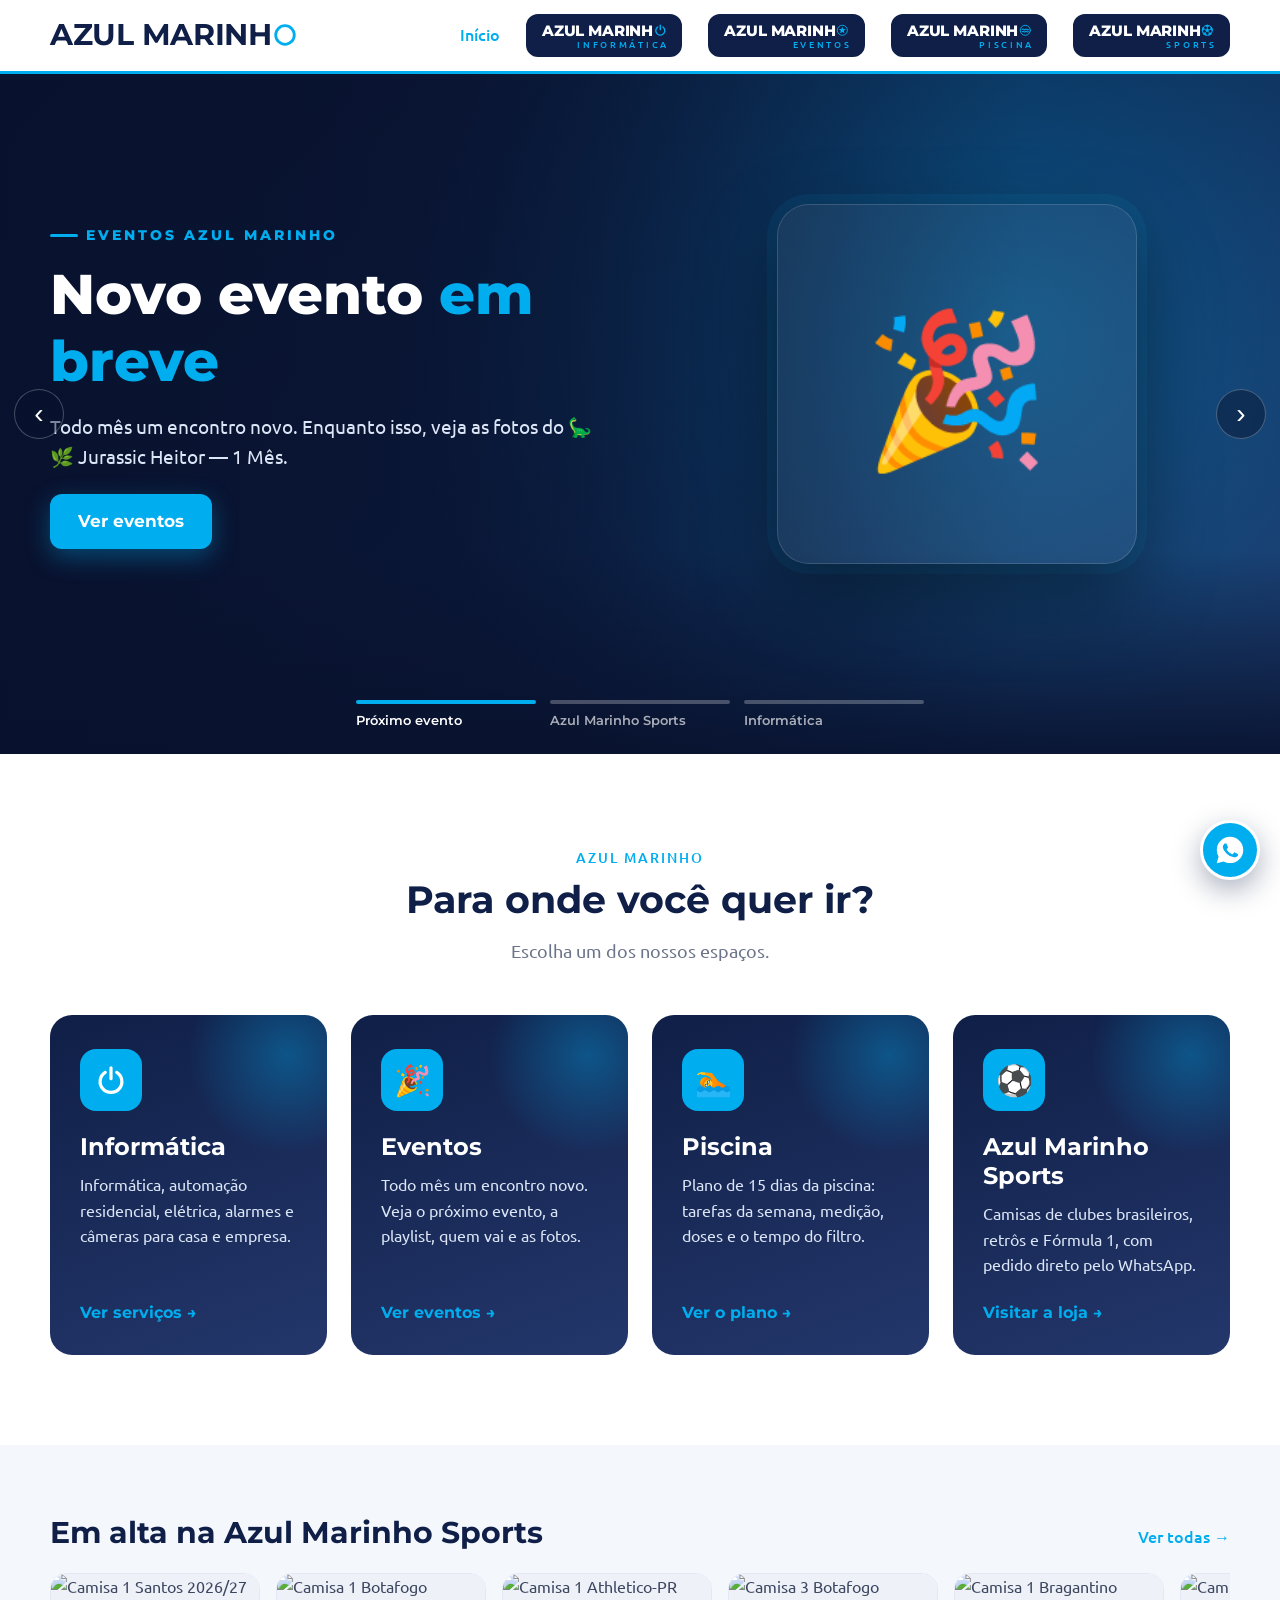
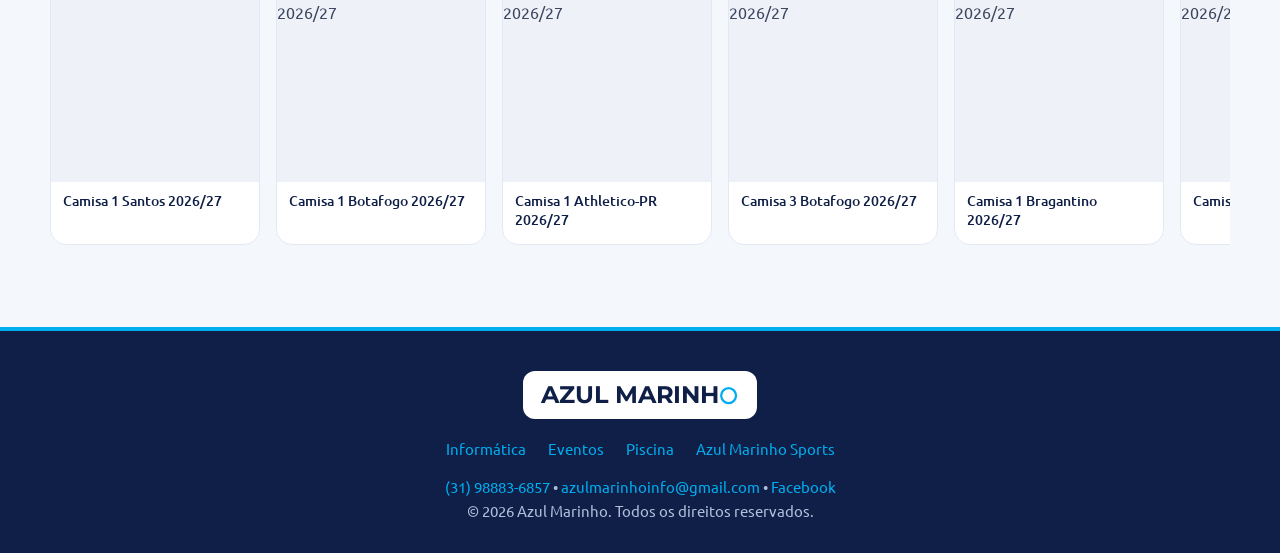
==== commit c78ade9a: "Sports em azulmarinhoinfo.com.br/sports/ functions/sports/[[path]].js repassa as páginas da loja; os" ====
--- a/index.html
+++ b/index.html
@@ -196,7 +196,7 @@
                 <h2>Vista o <span>manto</span> do seu time</h2>
                 <p>Lançamentos 2026/27, retrôs, versão jogador, feminina, infantil e Fórmula 1. Escolha e peça pelo WhatsApp.</p>
                 <div class="botoes">
-                    <a class="btn btn-ciano" href="https://sports.azulmarinhoinfo.com.br/?de=portal">⚽ Visitar a loja</a>
+                    <a class="btn btn-ciano" href="/sports/">⚽ Visitar a loja</a>
                 </div>
             </div>
             <div class="arte-camisas" id="arte-camisas"></div>
@@ -255,7 +255,7 @@
                 <p>Plano de 15 dias da piscina: tarefas da semana, medição, doses e o tempo do filtro.</p>
                 <span class="ir">Ver o plano →</span>
             </a>
-            <a class="caminho" href="https://sports.azulmarinhoinfo.com.br/?de=portal">
+            <a class="caminho" href="/sports/">
                 <span class="ic">⚽</span>
                 <h3>Azul Marinho Sports</h3>
                 <p>Camisas de clubes brasileiros, retrôs e Fórmula 1, com pedido direto pelo WhatsApp.</p>
@@ -270,7 +270,7 @@
     <div class="wrap">
         <div class="fileira-topo">
             <h2>Em alta na Azul Marinho Sports</h2>
-            <a href="https://sports.azulmarinhoinfo.com.br/?de=portal">Ver todas →</a>
+            <a href="/sports/">Ver todas →</a>
         </div>
         <div class="fileira" id="fileira-camisas"></div>
     </div>
@@ -301,7 +301,7 @@
         return lista.slice(0, n);
     }
     function cartaoCamisa(c, classe) {
-        return '<a class="' + (classe || "") + '" href="' + LOJA + '/?de=portal#p=' + encodeURI(c.p) + '">' +
+        return '<a class="' + (classe || "") + '" href="/sports/#p=' + encodeURI(c.p) + '">' +
             '<img src="' + LOJA + '/img/' + encodeURI(c.p) + '/01t.jpg?v=20261023" alt="' + esc(c.titulo) + '" loading="lazy">' +
             '<span>' + esc(c.titulo) + '</span></a>';
     }
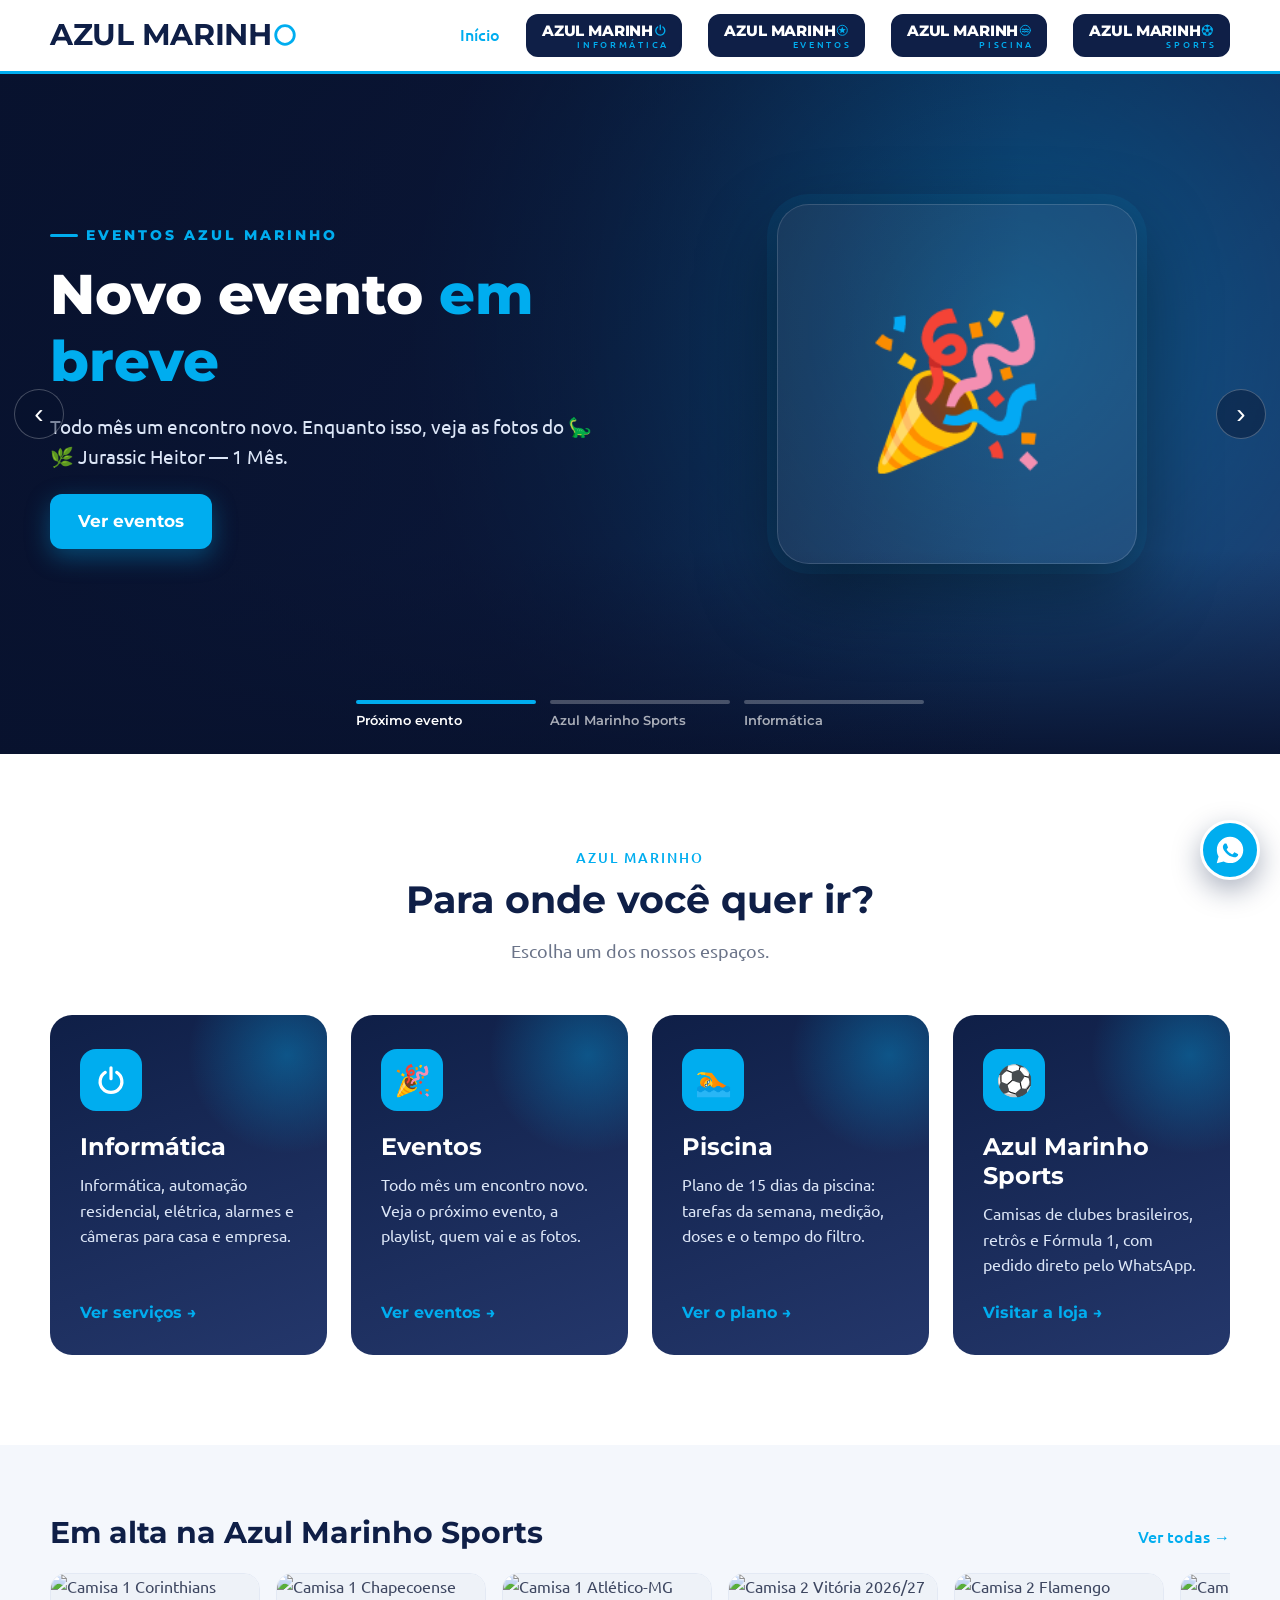
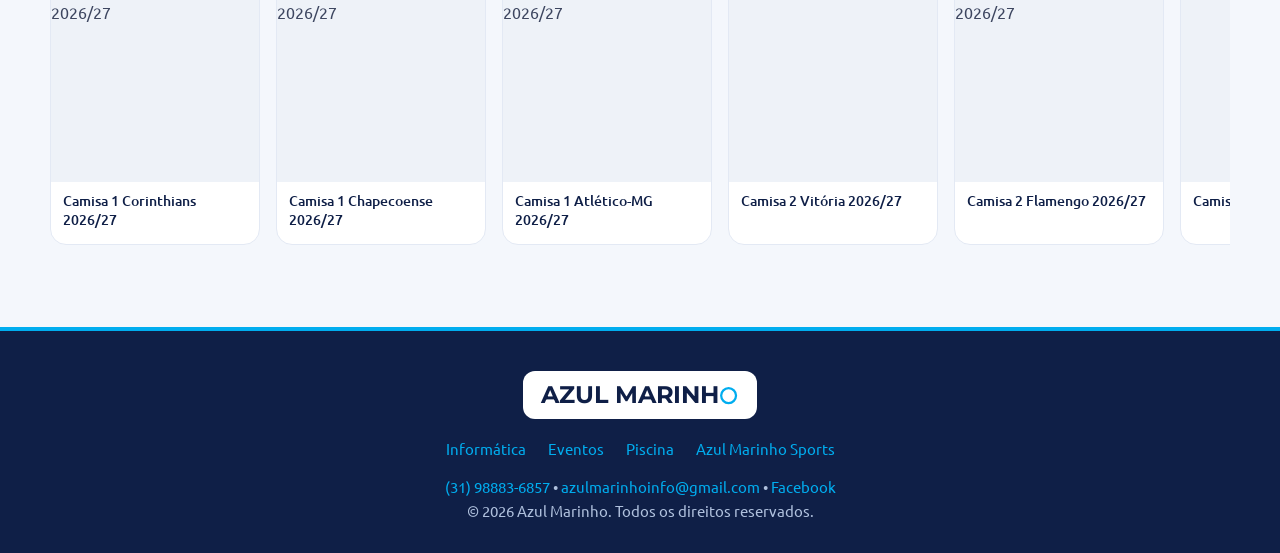
==== commit 57402701: "Site vira app instalável (PWA): ícone, tela cheia e modo sem internet Co-Authored-By: Claude Opus 5." ====
--- a/index.html
+++ b/index.html
@@ -11,6 +11,11 @@
 <meta property="og:url" content="https://azulmarinhoinfo.com.br/">
 <meta name="theme-color" content="#0F1F47">
 <link rel="icon" href="/favicon.svg" type="image/svg+xml">
+<link rel="manifest" href="/manifest.webmanifest">
+<link rel="apple-touch-icon" href="/assets/app/apple-touch-icon.png">
+<meta name="apple-mobile-web-app-title" content="Azul Marinho">
+<meta name="mobile-web-app-capable" content="yes">
+<meta name="apple-mobile-web-app-capable" content="yes">
 <link rel="preconnect" href="https://fonts.googleapis.com">
 <link rel="preconnect" href="https://fonts.gstatic.com" crossorigin>
 <link href="https://fonts.googleapis.com/css2?family=Montserrat:wght@500;600;700;800&family=Ubuntu:wght@400;500&display=swap" rel="stylesheet">
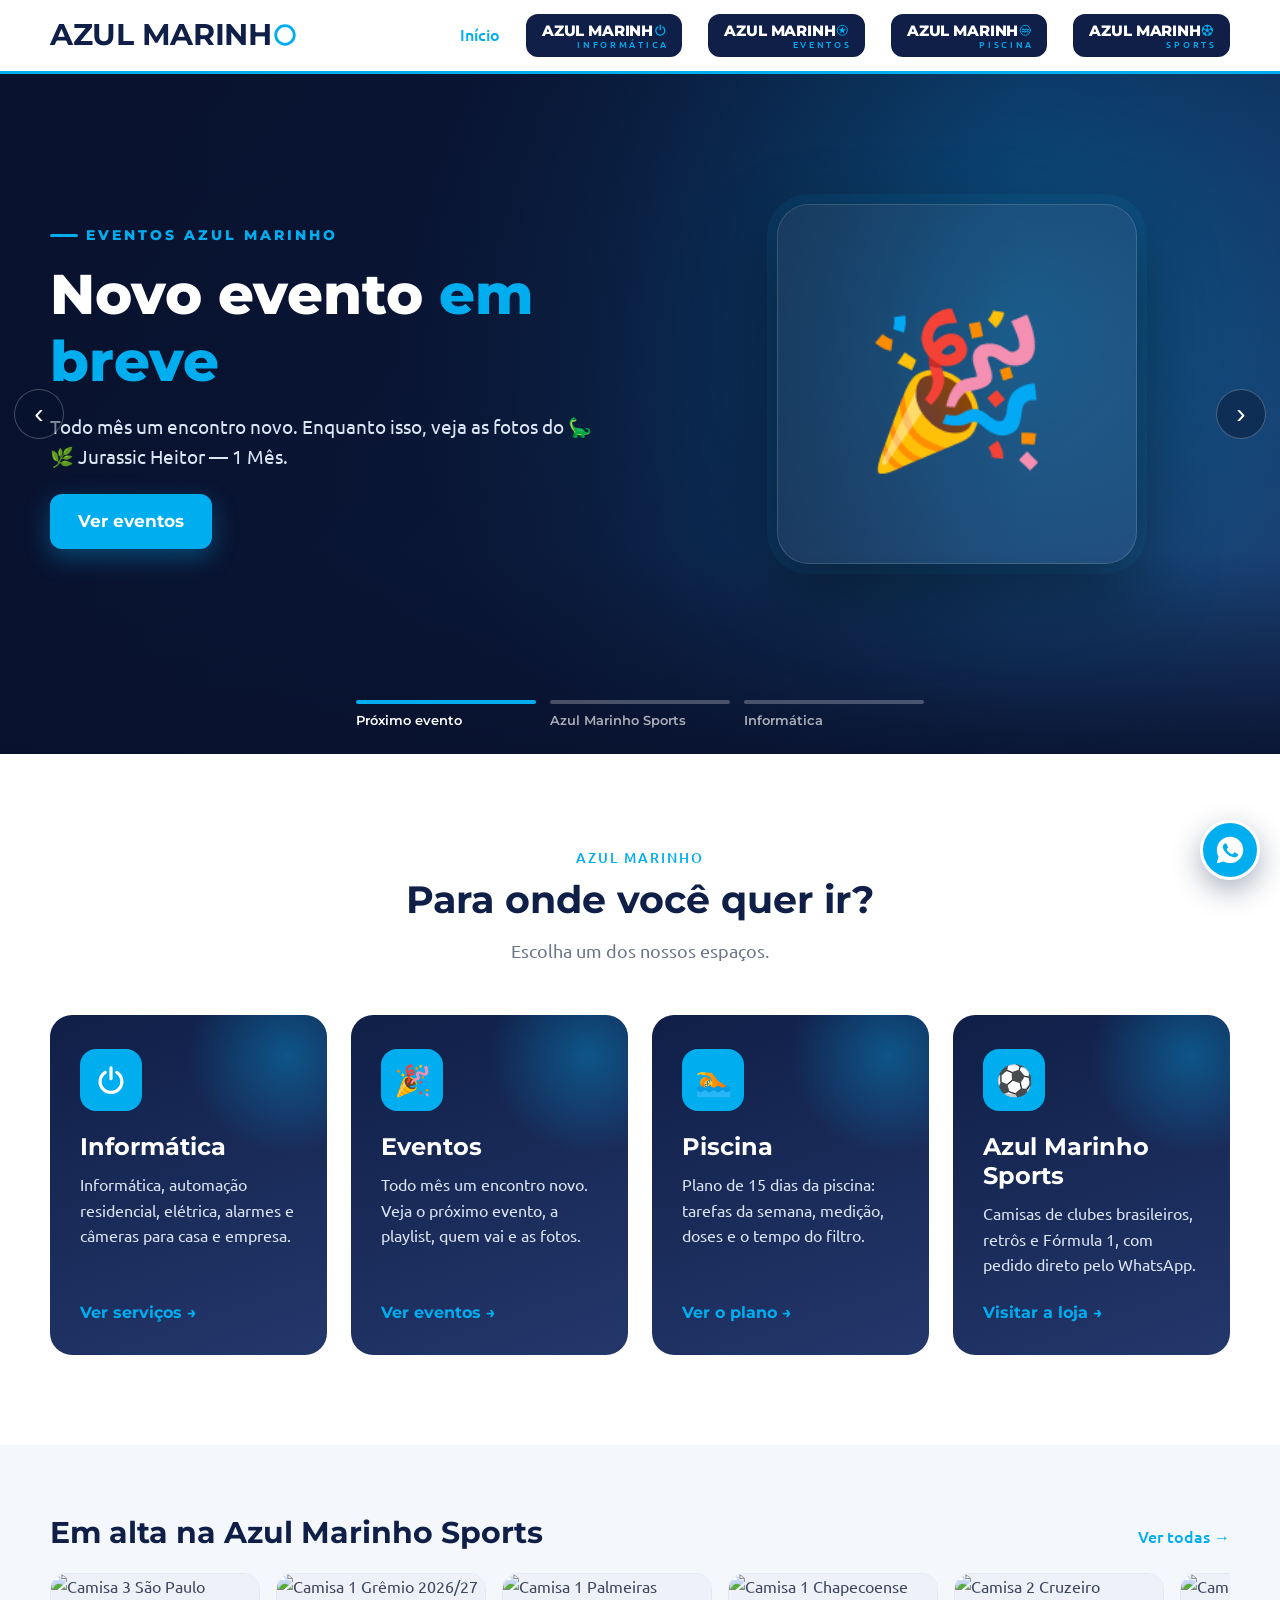
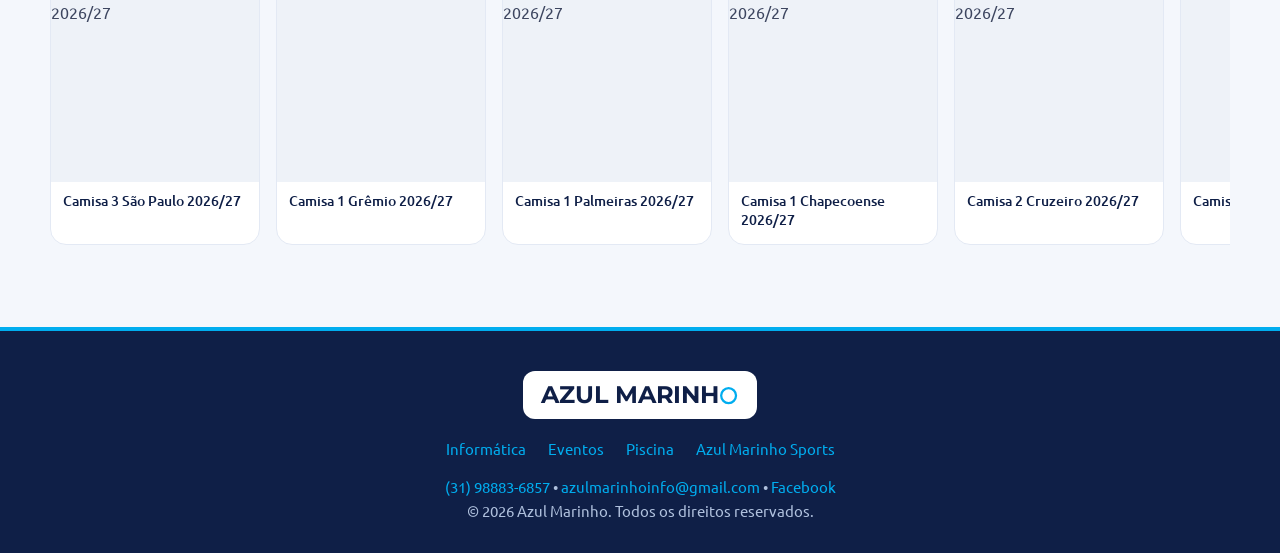
==== commit 750c2a37: "Temas prontos de festa infantil (mesversários) com fundo, frase e ideias 13 temas no topo do seletor" ====
--- a/index.html
+++ b/index.html
@@ -286,7 +286,7 @@
 <script src="/assets/js/site.js"></script>
 <script src="/assets/data/servicos.js"></script>
 <script src="/assets/data/camisas.js"></script>
-<script src="/assets/js/eventos-comum.js?v=20261026a"></script>
+<script src="/assets/js/eventos-comum.js?v=20261102a"></script>
 <script src="/eventos/dados"></script>
 <script>window.EVENTOS || document.write('<script src="/eventos/eventos.js"><\/script>')</script>
 <script>
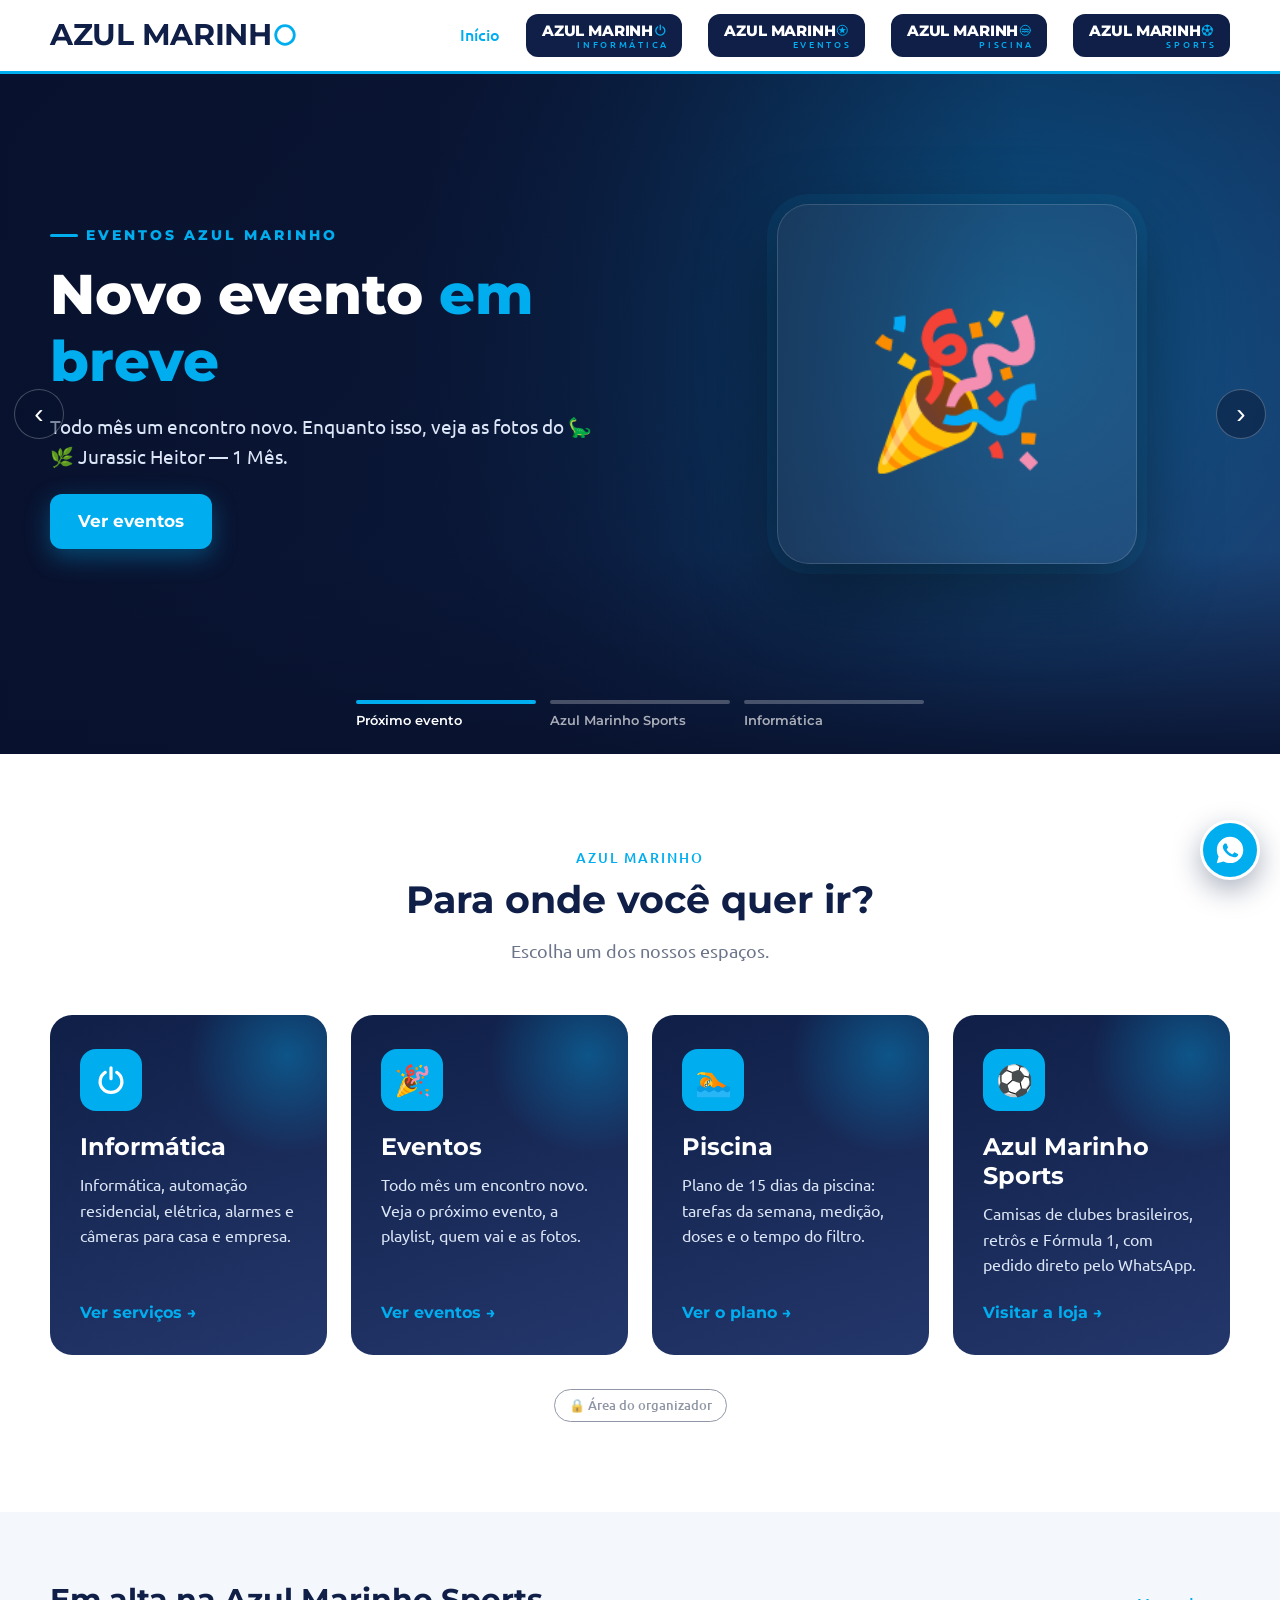
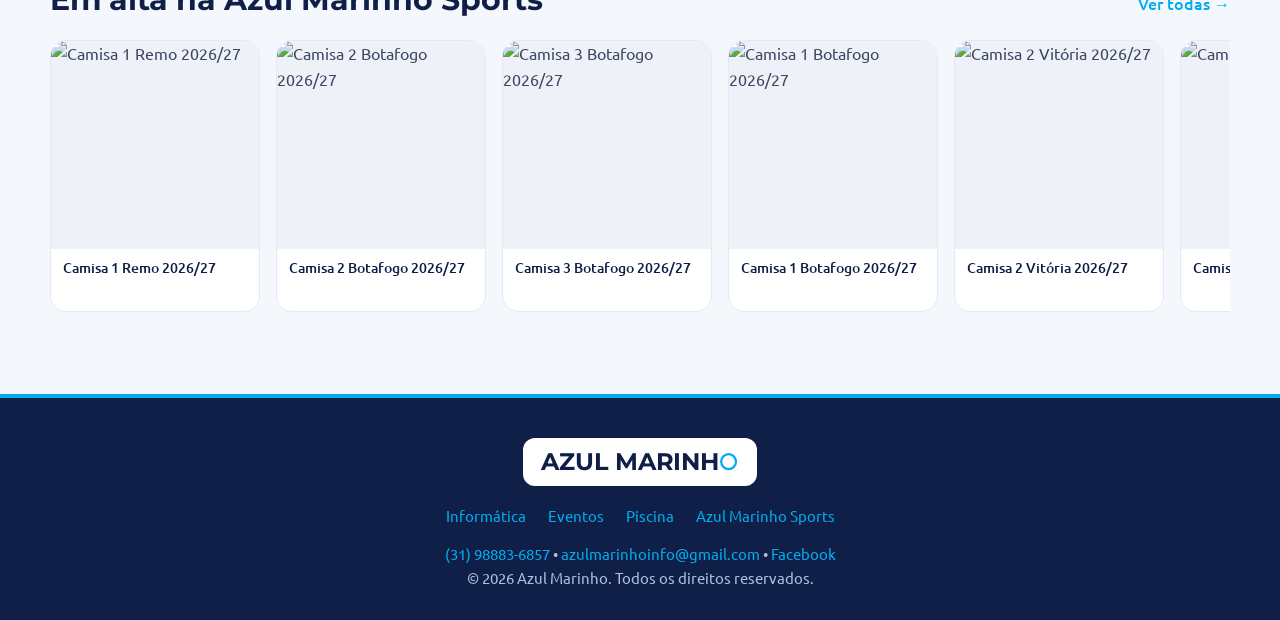
==== commit e4abadd9: "Eventos: link do convite abre em rascunho, Ver prévia só em rascunho e Área do organizador no início" ====
--- a/index.html
+++ b/index.html
@@ -267,6 +267,7 @@
                 <span class="ir">Visitar a loja →</span>
             </a>
         </div>
+        <p class="organizador-fim"><a class="link-organizador" href="/admin/">🔒 Área do organizador</a></p>
     </div>
 </section>
 
--- a/assets/css/site.css
+++ b/assets/css/site.css
@@ -257,3 +257,11 @@
     .topo .logo-grupo{ font-size:24px; }
     .grade-contato{ grid-template-columns:1fr; }
 }
+
+/* Área do organizador: link discreto para o painel (/admin/) */
+.link-organizador{
+    display:inline-flex; align-items:center; gap:6px; font-size:13px; font-weight:500; text-decoration:none;
+    color:inherit; opacity:.75; border:1px solid currentColor; border-radius:999px; padding:5px 14px;
+}
+.link-organizador:hover{ opacity:1; }
+.organizador-fim{ text-align:center; margin-top:34px; color:var(--texto-claro, #5B6785); }
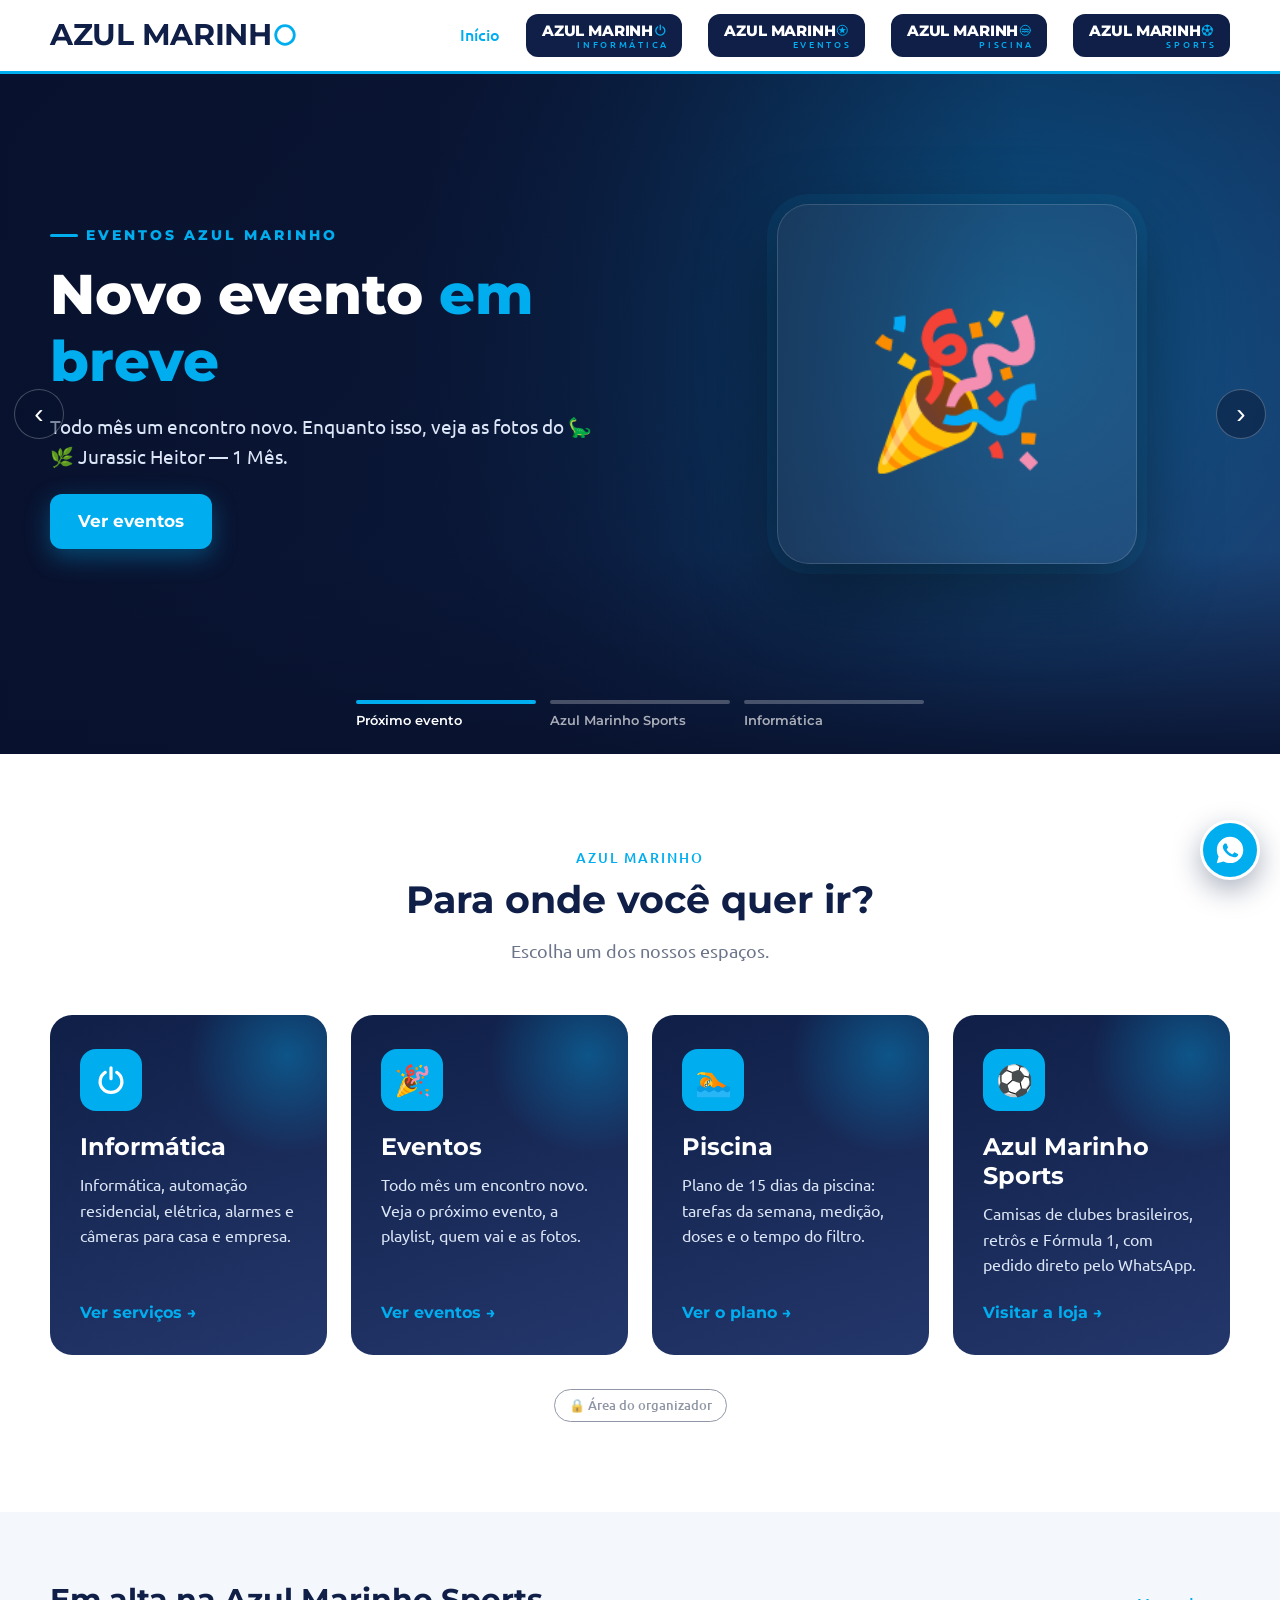
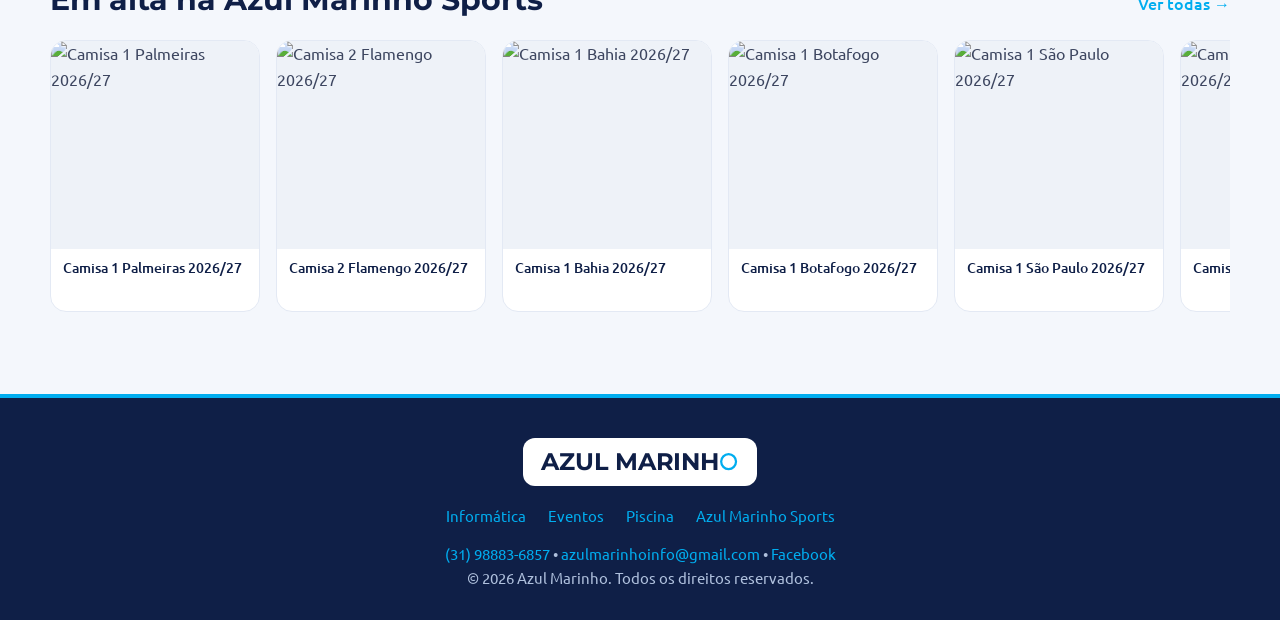
==== commit 637f3463: "Eventos: nome do álbum de fotos de acordo com o tema window.NOMES_ALBUM em eventos-comum.js (um nome" ====
--- a/index.html
+++ b/index.html
@@ -287,7 +287,7 @@
 <script src="/assets/js/site.js"></script>
 <script src="/assets/data/servicos.js"></script>
 <script src="/assets/data/camisas.js"></script>
-<script src="/assets/js/eventos-comum.js?v=20261102a"></script>
+<script src="/assets/js/eventos-comum.js?v=20261103a"></script>
 <script src="/eventos/dados"></script>
 <script>window.EVENTOS || document.write('<script src="/eventos/eventos.js"><\/script>')</script>
 <script>
